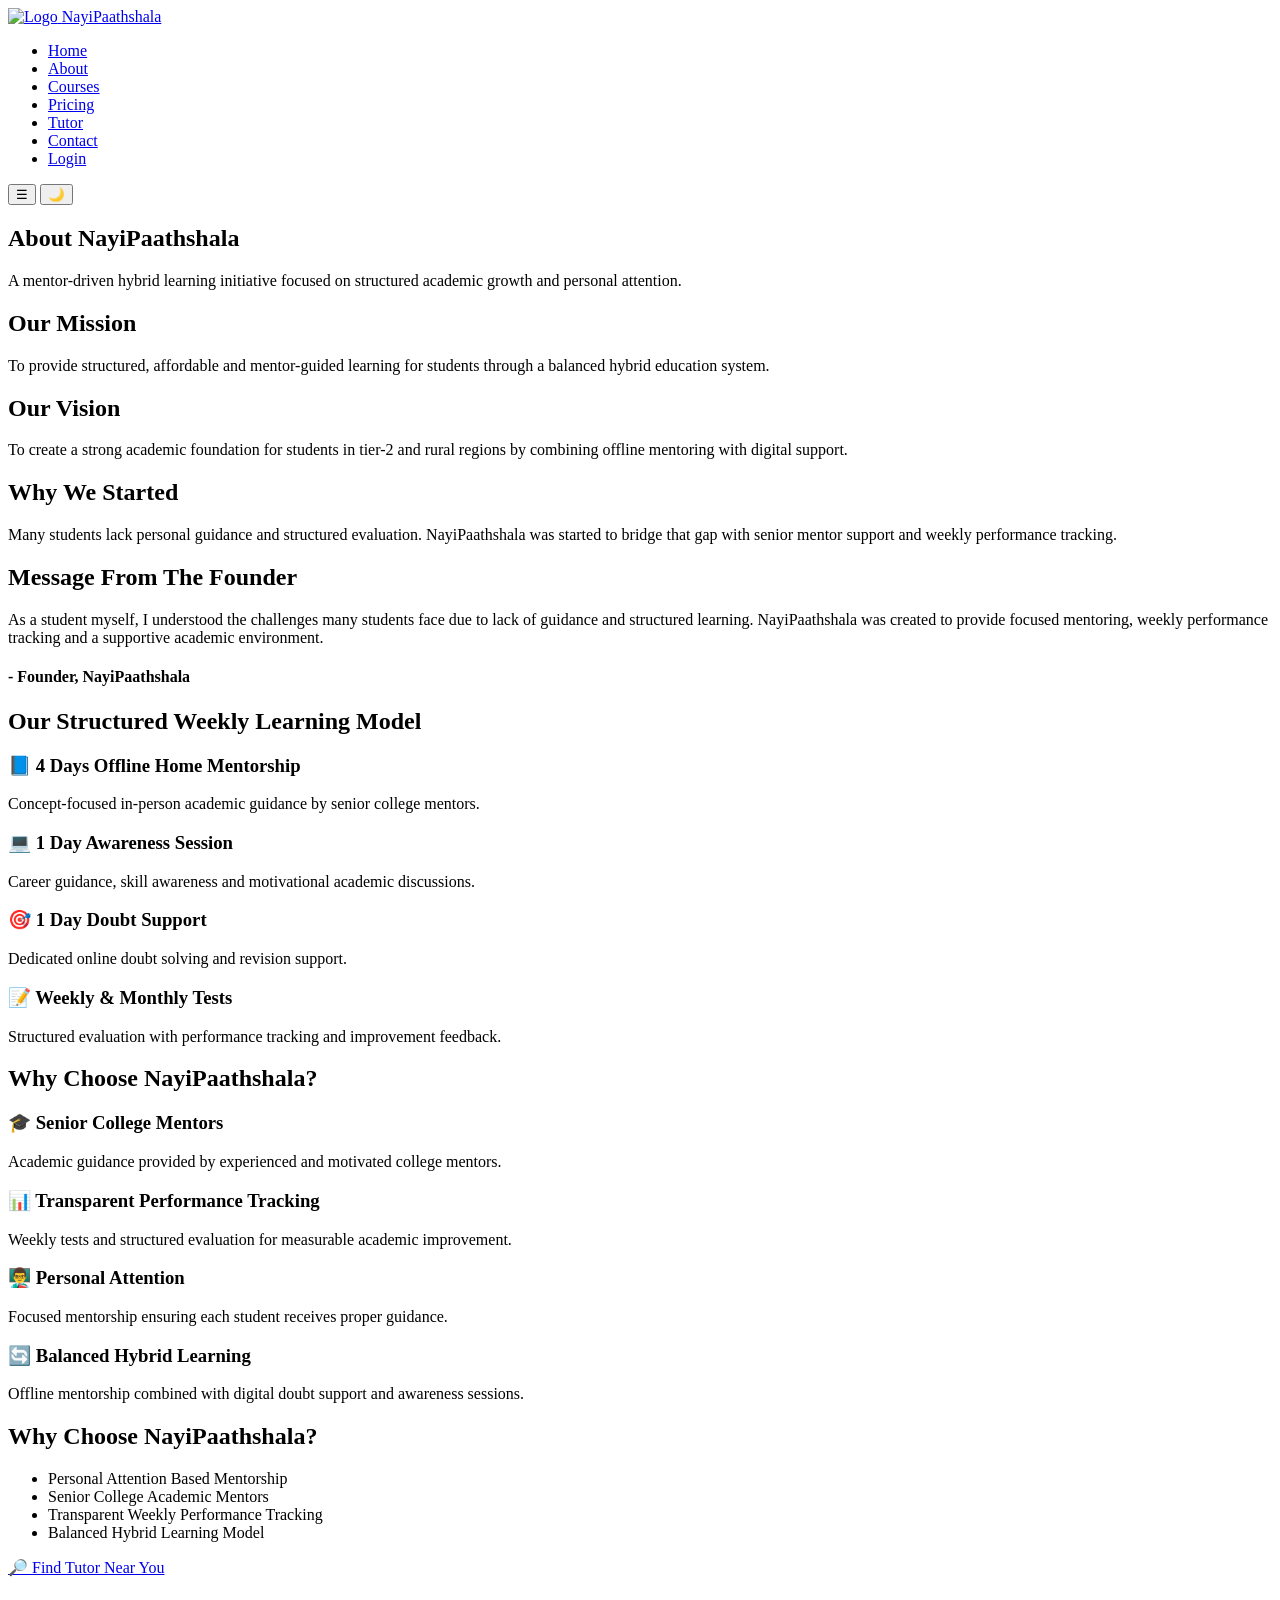
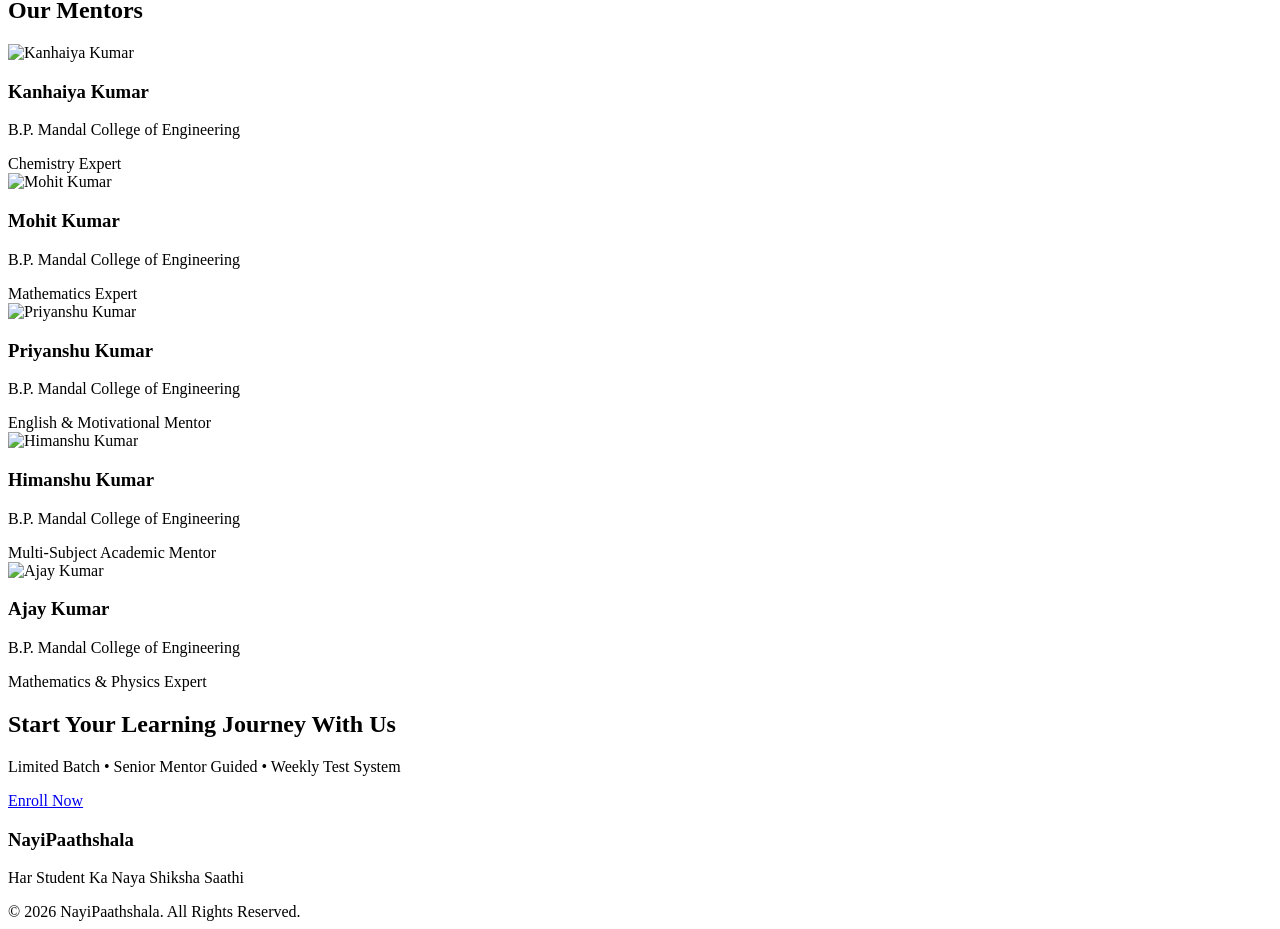
==== about.html @ 6f61c378 "Add files via upload" ====
<!DOCTYPE html>
<html lang="en">
<head>
    <meta charset="UTF-8">
    <title>About - NayiPaathshala</title>
    <meta name="viewport" content="width=device-width, initial-scale=1.0">
    <link rel="stylesheet" href="css/style.css">
</head>
<body>

   <nav class="navbar">
    <div class="logo">
        <a href="index.html" class="brand">
            <img src="image/logo.png" alt="Logo">
            <span>NayiPaathshala</span>
        </a>
    </div>

    <ul class="nav-links" id="navLinks">
        <li><a href="index.html" >Home</a></li>
        <li><a href="about.html" class="active">About</a></li>
        <li><a href="courses.html">Courses</a></li>
        <li><a href="pricing.html">Pricing</a></li>
        <li><a href="tutor.html">Tutor</a></li>
        <li><a href="contact.html">Contact</a></li>
        <li><a href="login.html">Login</a></li>
    </ul>

    <button class="menu-toggle" onclick="toggleMenu()">☰</button>
    <button id="themeToggle">🌙</button>
</nav>
    <!-- About Hero -->
    <section class="about-hero">
        <h1>About NayiPaathshala</h1>
        <p><p>
A mentor-driven hybrid learning initiative focused on 
structured academic growth and personal attention.
</p></p>
    </section>

    <!-- Mission -->
    <section class="about-section">
        <h2 class="section-title">Our Mission</h2>
        <p>
            To provide structured, affordable and mentor-guided learning 
            for students through a balanced hybrid education system.
        </p>
    </section>

    <!-- Vision -->
    <section class="about-section">
        <h2 class="section-title">Our Vision</h2>
        <p>
            To create a strong academic foundation for students in tier-2 
            and rural regions by combining offline mentoring with digital support.
        </p>
    </section>

    <!-- Why Started -->
    <section class="about-section">
        <h2 class="section-title">Why We Started</h2>
        <p>
            Many students lack personal guidance and structured evaluation. 
            NayiPaathshala was started to bridge that gap with senior mentor support 
            and weekly performance tracking.
        </p>
    </section>
    <section class="founder-section">
    <h2 class="section-title">Message From The Founder</h2>

    <div class="founder-box">
        <p>
            As a student myself, I understood the challenges many students face 
            due to lack of guidance and structured learning. 
            NayiPaathshala was created to provide focused mentoring, 
            weekly performance tracking and a supportive academic environment.
        </p>

        <h4>- Founder, NayiPaathshala</h4>
    </div>
</section>
<section class="model-section">
    <h2 class="section-title">Our Structured Weekly Learning Model</h2>

    <div class="model-container">

        <div class="model-card">
            <h3>📘 4 Days Offline Home Mentorship</h3>
            <p>
                Concept-focused in-person academic guidance 
                by senior college mentors.
            </p>
        </div>

        <div class="model-card">
            <h3>💻 1 Day Awareness Session</h3>
            <p>
                Career guidance, skill awareness and 
                motivational academic discussions.
            </p>
        </div>

        <div class="model-card">
            <h3>🎯 1 Day Doubt Support</h3>
            <p>
                Dedicated online doubt solving and revision support.
            </p>
        </div>

        <div class="model-card">
            <h3>📝 Weekly & Monthly Tests</h3>
            <p>
                Structured evaluation with performance tracking 
                and improvement feedback.
            </p>
        </div>

    </div>
</section>

<section class="why-section">
    <h2 class="section-title">Why Choose NayiPaathshala?</h2>

    <div class="why-container">

        <div class="why-card">
            <h3>🎓 Senior College Mentors</h3>
            <p>Academic guidance provided by experienced and motivated college mentors.</p>
        </div>

        <div class="why-card">
            <h3>📊 Transparent Performance Tracking</h3>
            <p>Weekly tests and structured evaluation for measurable academic improvement.</p>
        </div>

        <div class="why-card">
            <h3>👨‍🏫 Personal Attention</h3>
            <p>Focused mentorship ensuring each student receives proper guidance.</p>
        </div>

        <div class="why-card">
            <h3>🔄 Balanced Hybrid Learning</h3>
            <p>Offline mentorship combined with digital doubt support and awareness sessions.</p>
        </div>

    </div>
</section>
<section class="about-section">
    <h2 class="section-title">Why Choose NayiPaathshala?</h2>
    <ul class="why-list">
        <li>Personal Attention Based Mentorship</li>
        <li>Senior College Academic Mentors</li>
        <li>Transparent Weekly Performance Tracking</li>
        <li>Balanced Hybrid Learning Model</li>
    </ul>
</section>
<section class="find-tutor-section">
    <a href="search-tutor.html" class="primary-btn">
        🔎 Find Tutor Near You
    </a>
</section>

<section class="mentor-section">
    <h2 class="section-title">Our Mentors</h2>

    <div class="mentor-slider">

        <div class="mentor-card">
            <img src="image/kanhaiya.jpeg" alt="Kanhaiya Kumar">
            <h3>Kanhaiya Kumar</h3>
            <p>B.P. Mandal College of Engineering</p>
            <span>Chemistry Expert</span>
        </div>

        <div class="mentor-card">
            <img src="image/mohit.jpeg" alt="Mohit Kumar">
            <h3>Mohit Kumar</h3>
            <p>B.P. Mandal College of Engineering</p>
            <span>Mathematics Expert</span>
        </div>

        <div class="mentor-card">
            <img src="image/priyanshu.jpeg" alt="Priyanshu Kumar">
            <h3>Priyanshu Kumar</h3>
            <p>B.P. Mandal College of Engineering</p>
            <span>English & Motivational Mentor</span>
        </div>

        <div class="mentor-card">
            <img src="image/himanshu.jpeg" alt="Himanshu Kumar">
            <h3>Himanshu Kumar</h3>
            <p>B.P. Mandal College of Engineering</p>
            <span>Multi-Subject Academic Mentor</span>
        </div>

        <div class="mentor-card">
            <img src="image/ajay.jpeg" alt="Ajay Kumar">
            <h3>Ajay Kumar</h3>
            <p>B.P. Mandal College of Engineering</p>
            <span>Mathematics & Physics Expert</span>
        </div>

    </div>
</section>

<section class="cta-dark">
    <div class="cta-dark-content">
        <h2>Start Your Learning Journey With Us</h2>
        <p>Limited Batch • Senior Mentor Guided • Weekly Test System</p>
        <a href="contact.html" class="primary-btn">Enroll Now</a>
    </div>
</section>

    <!-- Footer same as home -->
    <footer class="footer">
        <div class="footer-container">
            <div>
                <h3>NayiPaathshala</h3>
                <p>Har Student Ka Naya Shiksha Saathi</p>
            </div>
        </div>

        <div class="footer-bottom">
            © 2026 NayiPaathshala. All Rights Reserved.
        </div>
    </footer>

<script src="js/script.js"></script>
</body>
</html>
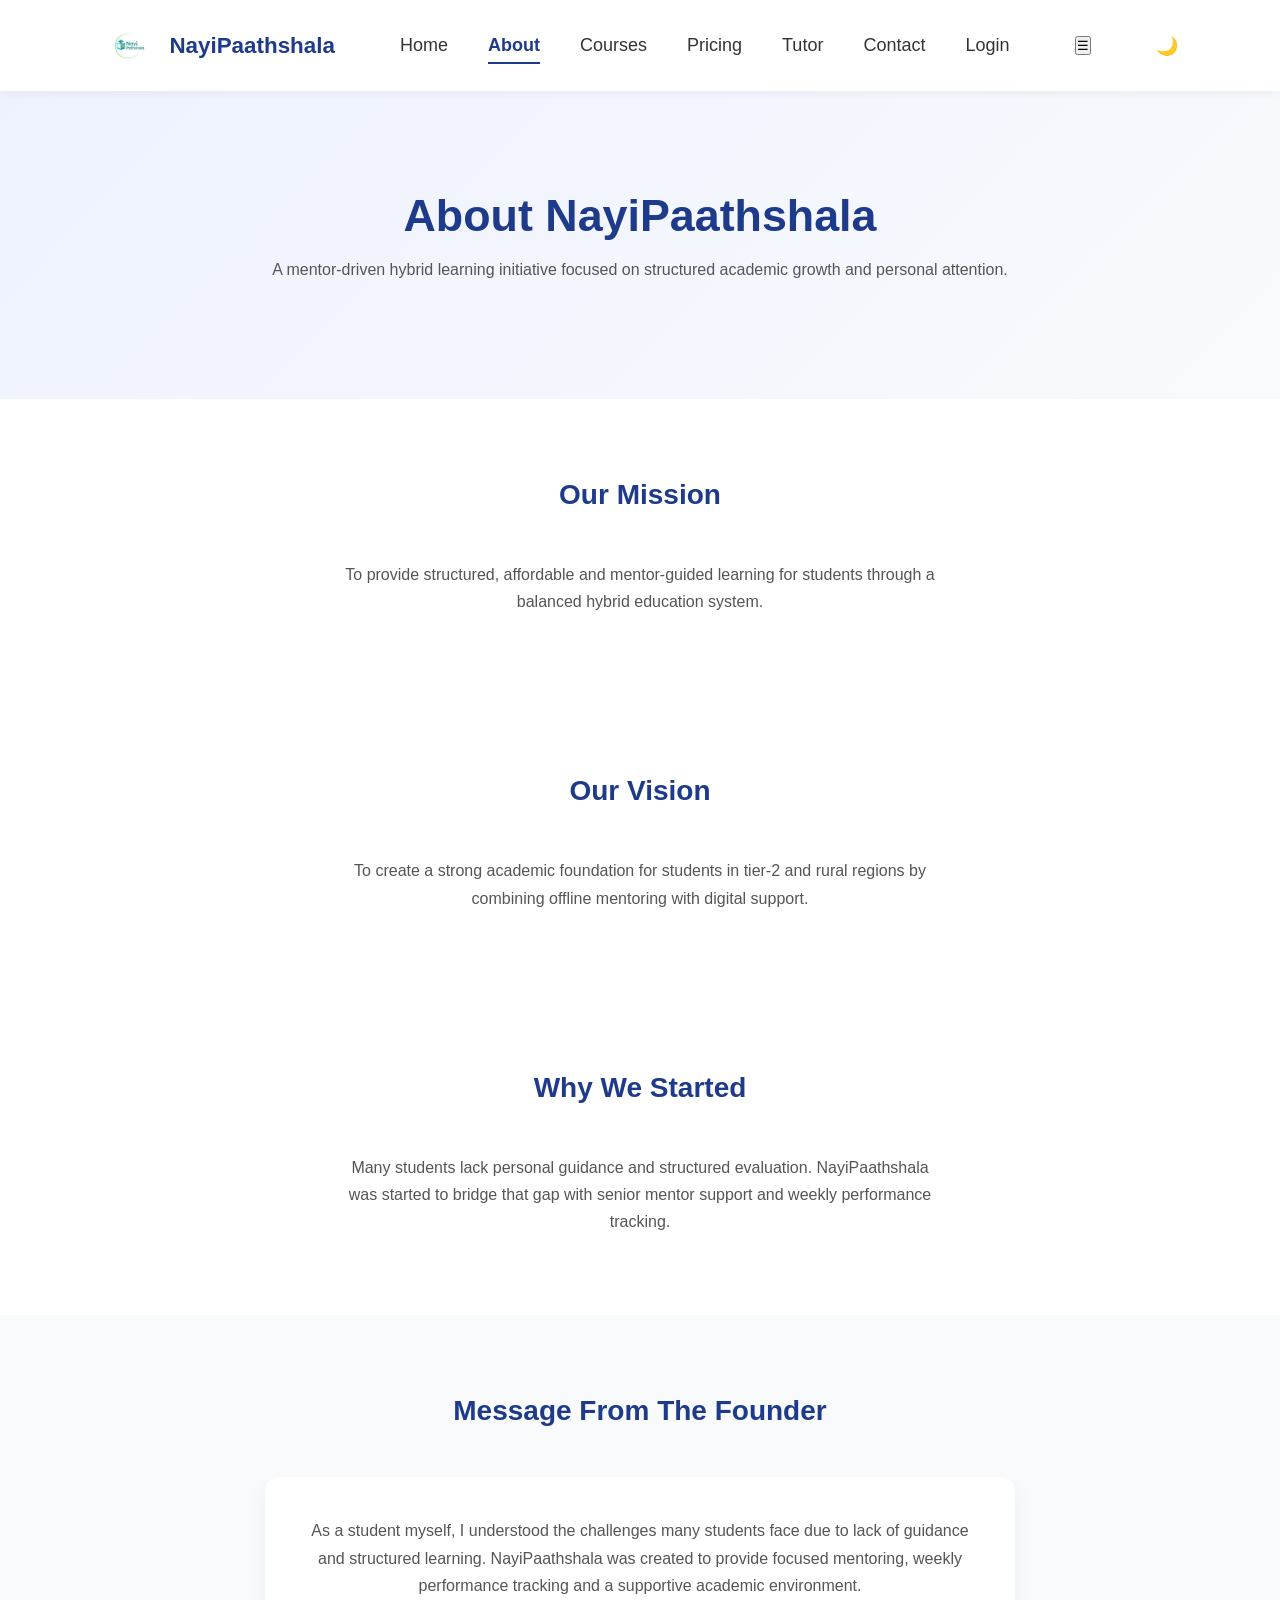
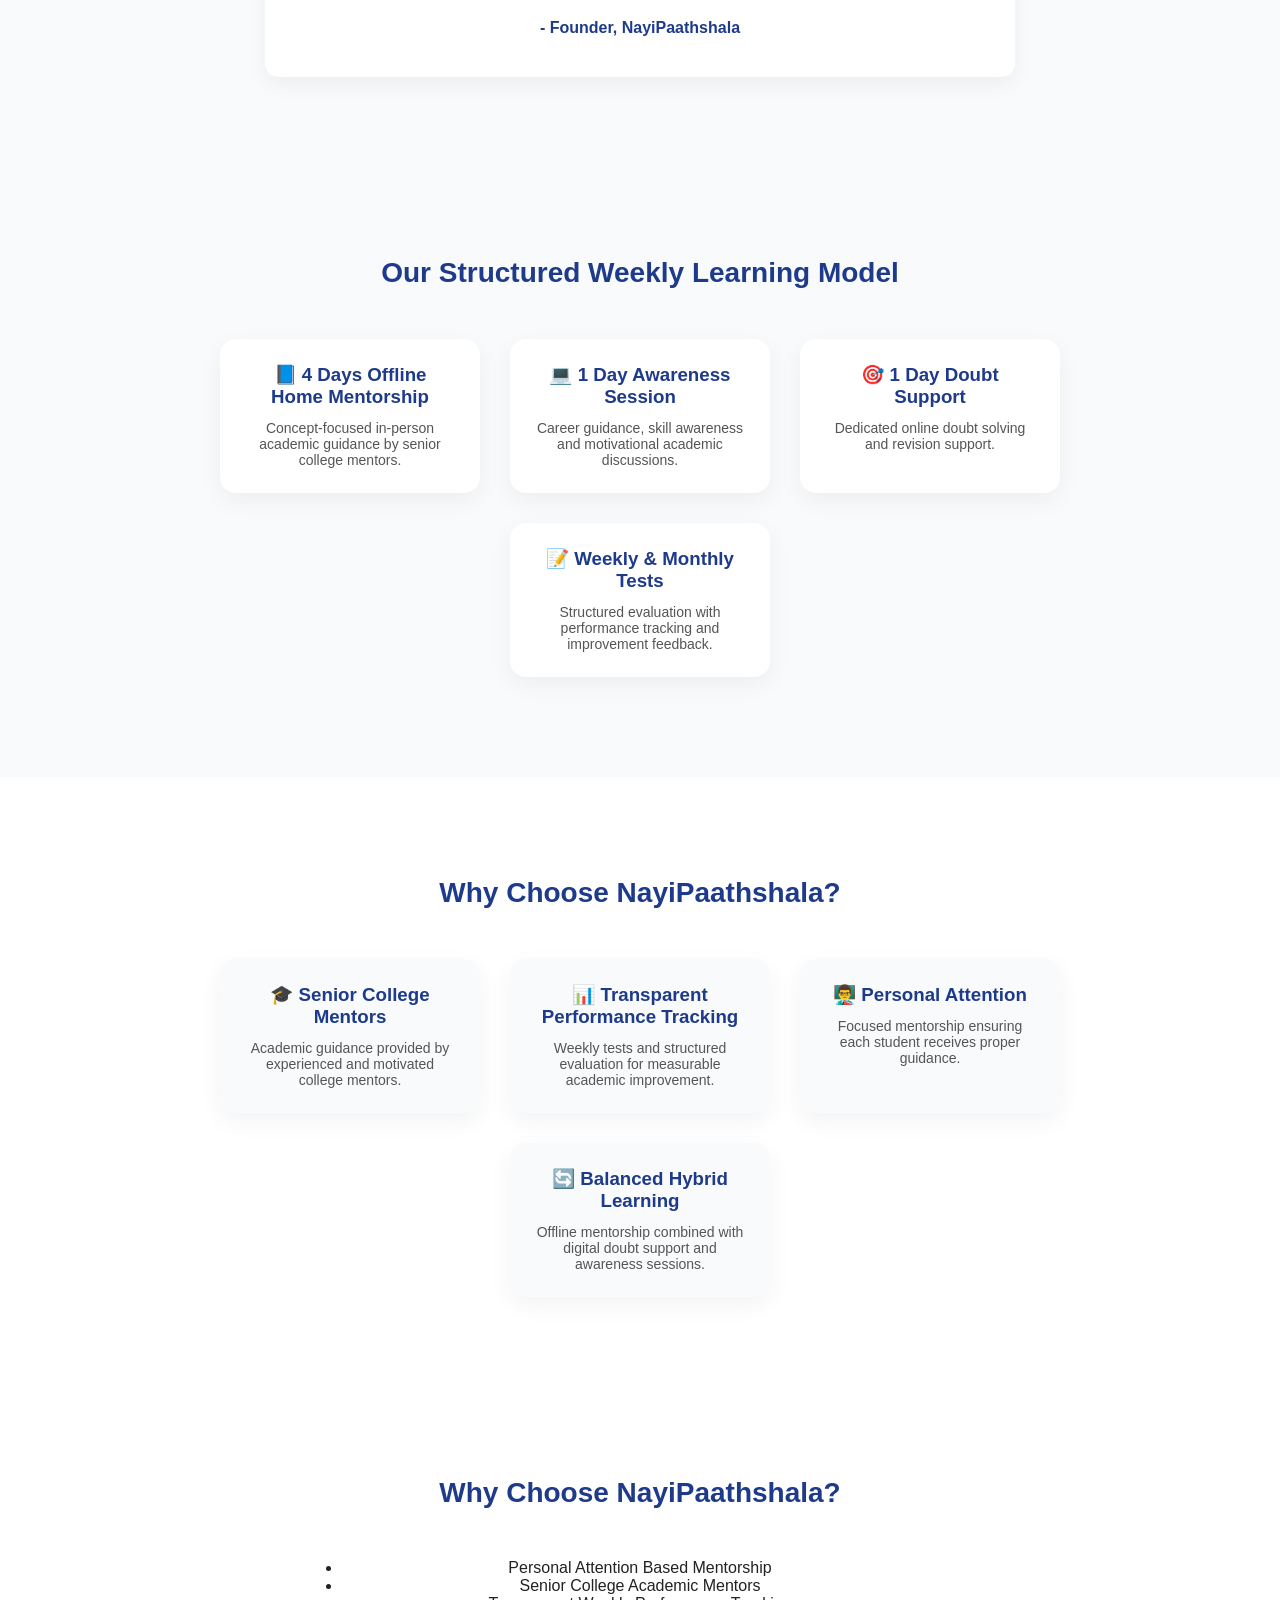
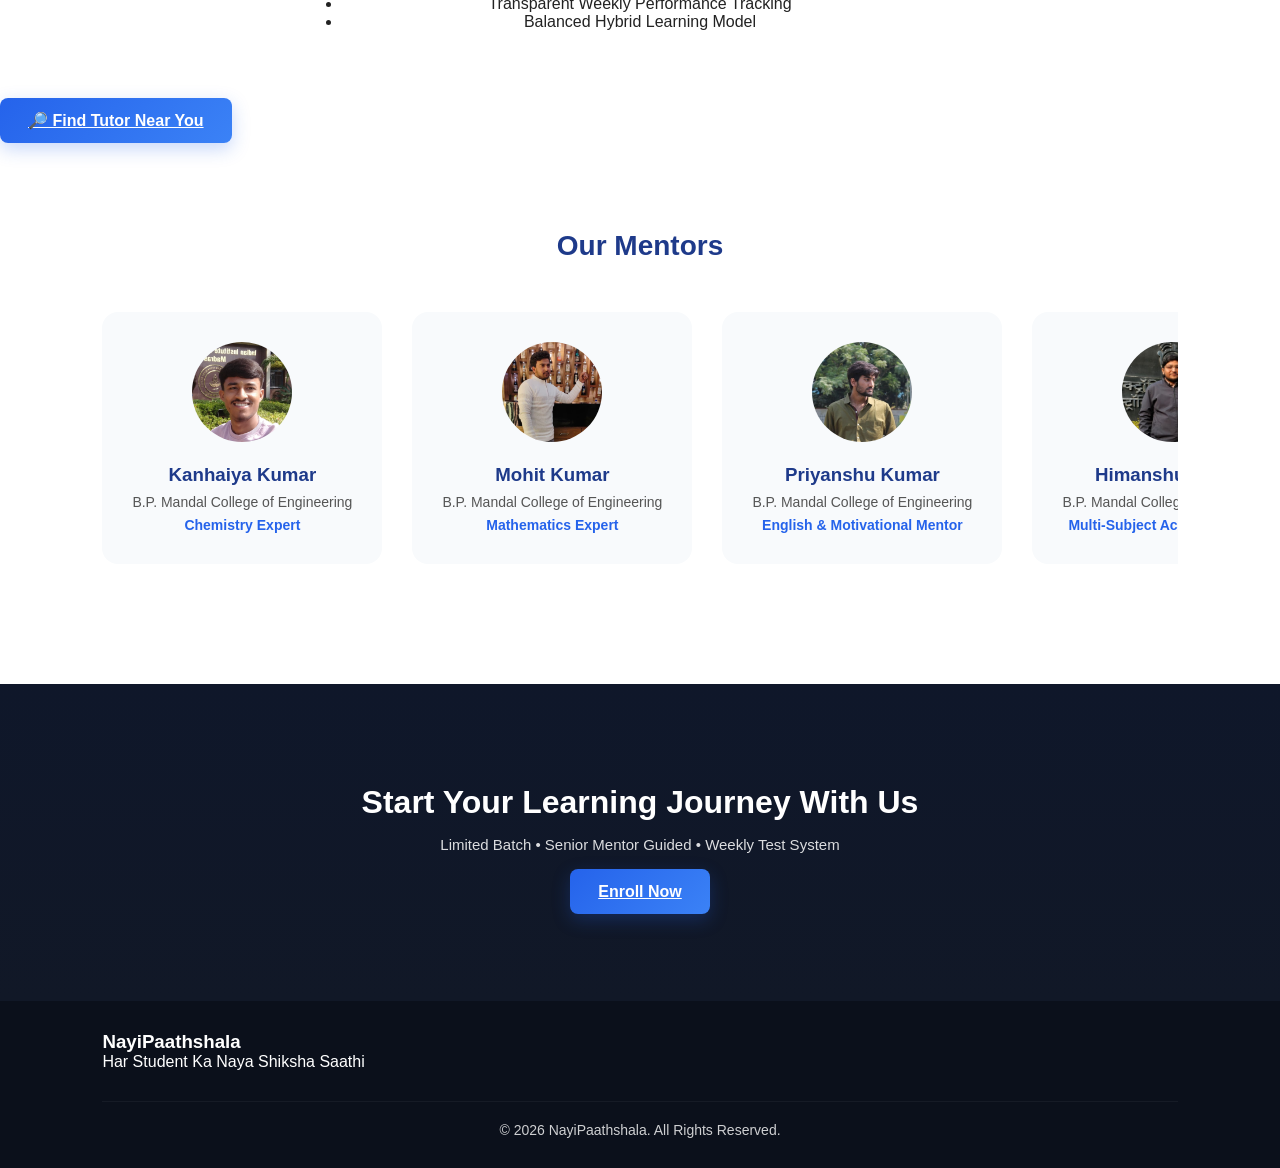
==== commit 5ab0e15c: "Update about.html" ====
--- a/about.html
+++ b/about.html
@@ -4,14 +4,14 @@
     <meta charset="UTF-8">
     <title>About - NayiPaathshala</title>
     <meta name="viewport" content="width=device-width, initial-scale=1.0">
-    <link rel="stylesheet" href="css/style.css">
+    <link rel="stylesheet" href="style.css">
 </head>
 <body>
 
    <nav class="navbar">
     <div class="logo">
         <a href="index.html" class="brand">
-            <img src="image/logo.png" alt="Logo">
+            <img src="logo.png" alt="Logo">
             <span>NayiPaathshala</span>
         </a>
     </div>
@@ -166,35 +166,35 @@
     <div class="mentor-slider">
 
         <div class="mentor-card">
-            <img src="image/kanhaiya.jpeg" alt="Kanhaiya Kumar">
+            <img src="kanhaiya.jpeg" alt="Kanhaiya Kumar">
             <h3>Kanhaiya Kumar</h3>
             <p>B.P. Mandal College of Engineering</p>
             <span>Chemistry Expert</span>
         </div>
 
         <div class="mentor-card">
-            <img src="image/mohit.jpeg" alt="Mohit Kumar">
+            <img src="mohit.jpeg" alt="Mohit Kumar">
             <h3>Mohit Kumar</h3>
             <p>B.P. Mandal College of Engineering</p>
             <span>Mathematics Expert</span>
         </div>
 
         <div class="mentor-card">
-            <img src="image/priyanshu.jpeg" alt="Priyanshu Kumar">
+            <img src="priyanshu.jpeg" alt="Priyanshu Kumar">
             <h3>Priyanshu Kumar</h3>
             <p>B.P. Mandal College of Engineering</p>
             <span>English & Motivational Mentor</span>
         </div>
 
         <div class="mentor-card">
-            <img src="image/himanshu.jpeg" alt="Himanshu Kumar">
+            <img src="himanshu.jpeg" alt="Himanshu Kumar">
             <h3>Himanshu Kumar</h3>
             <p>B.P. Mandal College of Engineering</p>
             <span>Multi-Subject Academic Mentor</span>
         </div>
 
         <div class="mentor-card">
-            <img src="image/ajay.jpeg" alt="Ajay Kumar">
+            <img src="ajay.jpeg" alt="Ajay Kumar">
             <h3>Ajay Kumar</h3>
             <p>B.P. Mandal College of Engineering</p>
             <span>Mathematics & Physics Expert</span>
@@ -225,6 +225,6 @@
         </div>
     </footer>
 
-<script src="js/script.js"></script>
+<script src="script.js"></script>
 </body>
-</html>+</html>
--- a/style.css
+++ b/style.css
@@ -0,0 +1,2864 @@
+/* ================= GLOBAL RESET ================= */
+
+* {
+    margin: 0;
+    padding: 0;
+    box-sizing: border-box;
+    font-family: Arial, sans-serif;
+}
+
+body {
+    background: #ffffff;
+    color: #222;
+    transition: background 0.4s ease, color 0.4s ease;
+}
+
+/* ================= NAVBAR ================= */
+
+.navbar {
+    position: fixed;
+    top: 0;
+    left: 0;
+    width: 100%;
+    display: flex;
+    justify-content: space-between;
+    align-items: center;
+    padding: 18px 8%;
+    background: white;
+    box-shadow: 0 2px 10px rgba(0,0,0,0.05);
+    z-index: 1000;
+    transition: all 0.3s ease;
+}
+
+.navbar.scrolled {
+    padding: 12px 8%;
+    box-shadow: 0 6px 25px rgba(0,0,0,0.1);
+}
+
+/* Brand */
+
+.brand {
+    display: flex;
+    align-items: center;
+    text-decoration: none;
+    gap: 12px;
+}
+
+.brand img {
+    height: 55px;
+}
+
+.brand span {
+    font-size: 1.4rem;
+    font-weight: 700;
+    color: #1e3a8a;
+    transition: 0.3s ease;
+}
+
+.brand:hover span {
+    transform: scale(1.05);
+}
+
+/* Nav Links */
+
+.nav-links {
+    list-style: none;
+    display: flex;
+    gap: 40px;
+}
+
+.nav-links a {
+    position: relative;
+    text-decoration: none;
+    color: #333;
+    font-size: 18px;
+    padding: 5px 0;
+    transition: color 0.3s ease;
+}
+
+.nav-links a::after {
+    content: "";
+    position: absolute;
+    left: 0;
+    bottom: -4px;
+    width: 0%;
+    height: 2px;
+    background: #1e3a8a;
+    transition: width 0.3s ease;
+}
+
+.nav-links a:hover::after,
+.nav-links a.active::after {
+    width: 100%;
+}
+
+.nav-links a.active {
+    font-weight: 600;
+    color: #1e3a8a;
+}
+
+#themeToggle {
+    border: none;
+    background: none;
+    font-size: 18px;
+    cursor: pointer;
+}
+
+/* ================= HERO ================= */
+
+/* ================= HERO SPLIT ================= */
+
+.hero-badge {
+    display: inline-block;
+    margin-bottom: 20px;
+    padding: 8px 18px;
+    background: #e0e7ff;
+    color: #1e3a8a;
+    border-radius: 20px;
+    font-size: 14px;
+    font-weight: 500;
+}
+
+body.dark-mode .hero-badge {
+    background: #1e293b;
+    color: #60a5fa;
+}
+
+.hero {
+    margin-top: 90px;
+    min-height: 100vh;
+    display: flex;
+    align-items: center;
+    padding: 0 8%;
+    background: linear-gradient(to right, #f8fafc, #e2e8f0);
+}
+
+.hero-content {
+    display: flex;
+    align-items: center;
+    justify-content: space-between;
+    width: 100%;
+    gap: 40px;
+}
+
+.hero-text {
+    flex: 1;
+    animation: slideLeft 1s ease forwards;
+}
+
+.hero-text h1 {
+    font-size: 2.8rem;
+    color: #1e3a8a;
+}
+
+.hero-text p {
+    margin: 20px 0;
+    font-size: 1.2rem;
+    color: #555;
+}
+
+.hero-image {
+    flex: 1;
+    text-align: center;
+    animation: slideRight 1s ease forwards;
+}
+
+.hero-image img {
+    width: 320px;
+    height: 320px;
+    object-fit: cover;
+    border-radius: 50%;
+    border: 6px solid rgba(37, 99, 235, 0.2);
+}
+
+/* ================= HERO PREMIUM ================= */
+
+.hero {
+    margin-top: 90px;
+    padding: 80px 8%;
+    background: linear-gradient(to right, #eef2ff, #f8fafc);
+}
+
+.hero-container {
+    display: flex;
+    align-items: center;
+    justify-content: space-between;
+    gap: 40px;
+}
+
+/* LEFT */
+.hero-left {
+    flex: 1;
+}
+
+.hero-left h1 {
+    font-size: 2.8rem;
+    color: #1e3a8a;
+}
+
+.hero-left p {
+    margin: 20px 0;
+    font-size: 1.2rem;
+    color: #555;
+}
+
+/* RIGHT IMAGE */
+/* ================= HERO RIGHT TWO CIRCLES ================= */
+
+    .hero-right {
+    flex: 1;
+    position: relative;
+    height: 500px;
+}
+
+/* Common style */
+.circle-img {
+    width: 260px;
+    height: 260px;
+    border-radius: 50%;
+    overflow: hidden;
+    position: absolute;
+    box-shadow: 0 20px 40px rgba(0,0,0,0.12);
+}
+
+.circle-img img {
+    width: 100%;
+    height: 100%;
+    object-fit: cover;
+}
+
+/* TOP (Offline) */
+.circle-img.online {
+    top: 40px;
+    right: 20px;
+    z-index: 2;
+}
+
+/* BOTTOM (Online) */
+.circle-img.offline {
+    bottom: 20px;
+    right: 120px;
+    z-index: 1;
+}
+
+.circle-img.offline {
+    transform: scale(0.92);
+    opacity: 0.95;
+}
+/* Floating Animation */
+@keyframes floatHero {
+    0% { transform: translateY(0px); }
+    50% { transform: translateY(-12px); }
+    100% { transform: translateY(0px); }
+}
+/* Floating Animation */
+@keyframes float {
+    0% { transform: translateY(0px); }
+    50% { transform: translateY(-12px); }
+    100% { transform: translateY(0px); }
+}
+
+/* Floating animation */
+@keyframes float {
+    0% { transform: translateY(0px); }
+    50% { transform: translateY(-12px); }
+    100% { transform: translateY(0px); }
+}
+/* Animations */
+
+@keyframes slideLeft {
+    from { opacity: 0; transform: translateX(-50px); }
+    to { opacity: 1; transform: translateX(0); }
+}
+
+@keyframes slideRight {
+    from { opacity: 0; transform: translateX(50px); }
+    to { opacity: 1; transform: translateX(0); }
+}
+
+
+/* ================= PROBLEM SECTION ================= */
+
+.problem-section {
+    padding: 90px 8%;
+    background: #f8fafc;
+    text-align: center;
+}
+
+.section-title {
+    font-size: 2rem;
+    margin-bottom: 50px;
+    color: #1e3a8a;
+}
+
+.problem-cards {
+    display: flex;
+    flex-wrap: wrap;
+    gap: 30px;
+    justify-content: center;
+}
+
+.card {
+    background: white;
+    padding: 30px;
+    border-radius: 12px;
+    width: 280px;
+    box-shadow: 0 10px 25px rgba(0,0,0,0.05);
+    transition: 0.3s ease;
+}
+
+.card:hover {
+    transform: translateY(-6px);
+}
+
+.card h3 {
+    margin-bottom: 15px;
+    color: #1e3a8a;
+}
+
+.card p {
+    color: #555;
+}
+
+/* ================= SOLUTION SECTION (Dynamic) ================= */
+
+.solution-section {
+    padding: 100px 8%;
+    text-align: center;
+    background: linear-gradient(-45deg, #f8fafc, #e2e8f0, #f1f5f9, #ffffff);
+    background-size: 400% 400%;
+    animation: gradientMove 12s ease infinite;
+}
+
+@keyframes gradientMove {
+    0% { background-position: 0% 50%; }
+    50% { background-position: 100% 50%; }
+    100% { background-position: 0% 50%; }
+}
+
+.solution-cards {
+    display: flex;
+    flex-wrap: wrap;
+    gap: 30px;
+    justify-content: center;
+}
+
+.solution-card {
+    backdrop-filter: blur(10px);
+    background: rgba(255, 255, 255, 0.6);
+    padding: 35px 25px;
+    border-radius: 16px;
+    width: 300px;
+    box-shadow: 0 15px 35px rgba(0,0,0,0.05);
+    transition: all 0.6s ease;
+    text-align: left;
+
+    opacity: 0;
+    transform: translateY(40px);
+}
+
+.solution-card.show {
+    opacity: 1;
+    transform: translateY(0);
+}
+
+.solution-card:hover {
+    transform: translateY(-10px) scale(1.03);
+    box-shadow: 0 20px 40px rgba(0,0,0,0.1);
+}
+
+/* ================= DARK MODE ================= */
+
+body.dark-mode {
+    background: #0f172a;
+    color: #cbd5e1;
+}
+
+body.dark-mode .navbar {
+    background: #1e293b;
+}
+
+body.dark-mode .brand span {
+    color: #60a5fa;
+}
+
+body.dark-mode .nav-links a {
+    color: #cbd5e1;
+}
+
+body.dark-mode .nav-links a::after {
+    background: #60a5fa;
+}
+
+body.dark-mode .hero {
+    background: #0f172a;
+}
+
+body.dark-mode .hero h1 {
+    color: #60a5fa;
+}
+
+body.dark-mode .hero p {
+    color: #94a3b8;
+}
+
+body.dark-mode .problem-section {
+    background: #111827;
+}
+
+body.dark-mode .card {
+    background: #1e293b;
+}
+
+body.dark-mode .card p {
+    color: #cbd5e1;
+}
+
+body.dark-mode .solution-section {
+    background: linear-gradient(-45deg, #0f172a, #111827, #1e293b, #0f172a);
+    background-size: 400% 400%;
+}
+
+body.dark-mode .solution-card {
+    background: rgba(30, 41, 59, 0.6);
+    box-shadow: 0 20px 40px rgba(0,0,0,0.5);
+}
+body.dark-mode .hero {
+    background: linear-gradient(to right, #0f172a, #111827);
+}
+
+body.dark-mode .hero-text h1 {
+    color: #60a5fa;
+}
+
+body.dark-mode .hero-text p {
+    color: #94a3b8;
+}
+body.dark-mode .hero {
+    background: linear-gradient(to right, #0f172a, #111827);
+}
+
+body.dark-mode .hero-left h1 {
+    color: #60a5fa;
+}
+
+body.dark-mode .hero-left p {
+    color: #94a3b8;
+}
+body.dark-mode .hero-right::before {
+    background: radial-gradient(circle, rgba(96,165,250,0.2) 0%, transparent 70%);
+
+}
+body.dark-mode .circle-img {
+    box-shadow: 0 20px 40px rgba(96,165,250,0.3);
+}
+
+/* ================= DARK MODE CTA ================= */
+
+body.dark-mode .cta-section {
+    background: #1e293b;   /* medium dark slate */
+    color: #e2e8f0;
+}
+
+/* ================= DARK MODE FOOTER ================= */
+
+body.dark-mode .footer {
+    background: #0f172a;   /* deep navy */
+    color: #cbd5e1;
+}
+
+body.dark-mode .footer-links a {
+    color: #cbd5e1;
+    opacity: 0.8;
+}
+
+body.dark-mode .footer-links a:hover {
+    opacity: 1;
+}
+
+body.dark-mode .footer-bottom {
+    opacity: 0.6;
+}
+body.dark-mode .cta-section {
+    border-bottom: 1px solid rgba(255,255,255,0.05);
+}
+
+/* ================= RESPONSIVE ================= */
+
+@media (max-width: 768px) {
+
+    .nav-links {
+        display: none;
+    }
+
+    .hero {
+        height: 90vh;
+    }
+
+    .hero h1 {
+        font-size: 2rem;
+    }
+
+    .solution-card {
+        width: 100%;
+    }
+
+    .card {
+        width: 100%;
+    }
+}
+@media (max-width: 768px) {
+
+    .hero-content {
+        flex-direction: column;
+        text-align: center;
+    }
+
+    .hero-text h1 {
+        font-size: 2rem;
+    }
+
+}
+@media (max-width: 768px) {
+
+    .hero-content {
+        flex-direction: column;
+        text-align: center;
+    }
+
+    .hero-text h1 {
+        font-size: 2rem;
+    }
+
+}
+
+
+
+
+/* ================= BUTTON COMPONENT ================= */
+/* ================= BUTTON COMPONENT ================= */
+
+.primary-btn {
+    padding: 14px 28px;
+    font-size: 16px;
+    font-weight: 600;
+    border-radius: 8px;
+    border: none;
+    cursor: pointer;
+    background: linear-gradient(135deg, #2563eb, #3b82f6);
+    color: #ffffff;
+    transition: all 0.3s ease;
+    box-shadow: 0 6px 18px rgba(37, 99, 235, 0.25);
+}
+
+.primary-btn:hover {
+    transform: translateY(-3px);
+    box-shadow: 0 10px 25px rgba(37, 99, 235, 0.35);
+}
+
+/* Dark Mode */
+body.dark-mode .primary-btn {
+    background: linear-gradient(135deg, #3b82f6, #60a5fa);
+    box-shadow: 0 6px 18px rgba(96, 165, 250, 0.35);
+}
+
+body.dark-mode .primary-btn:hover {
+    box-shadow: 0 10px 25px rgba(96, 165, 250, 0.5);
+}
+
+
+
+@media (max-width: 768px) {
+
+    .hero-right {
+        height: auto;
+        margin-top: 40px;
+    }
+
+    .circle-img {
+        position: relative;
+        margin: 20px;
+    }
+
+}
+
+
+/* ================= CTA SECTION ================= */
+
+
+    /* ================= PREMIUM CTA ================= */
+
+.cta-section {
+    padding: 30px 8%;
+    text-align: center;
+    background: #0f172a;   /* solid deep blue */
+    color: white;
+}
+
+.cta-section h2 {
+    font-size: 2.2rem;
+    margin-bottom: 20px;
+}
+
+.cta-section p {
+    margin-bottom: 30px;
+    opacity: 0.9;
+}
+ .cta-section {
+    border-bottom: 1px solid rgba(255,255,255,0.08);
+}
+
+/* ================= TRUST CLARITY SECTION ================= */
+
+.clarity-section {
+    padding: 100px 8%;
+    background: #f8fafc;
+    text-align: center;
+}
+
+.clarity-box {
+    max-width: 750px;
+    margin: 0 auto;
+    background: white;
+    padding: 40px;
+    border-radius: 14px;
+    box-shadow: 0 10px 30px rgba(0,0,0,0.05);
+}
+
+.clarity-box p {
+    margin-bottom: 20px;
+    font-size: 1.05rem;
+    color: #555;
+}
+
+/* Dark Mode */
+body.dark-mode .clarity-section {
+    background: #111827;
+}
+
+body.dark-mode .clarity-box {
+    background: #1e293b;
+}
+
+body.dark-mode .clarity-box p {
+    color: #cbd5e1;
+}
+
+/* ================= FOOTER ================= */
+/* ================= PREMIUM FOOTER ================= */
+
+.footer {
+    background: #0b101b;   /* darker than CTA */
+    color: white;
+    padding: 30px 8% 30px;
+}
+
+.footer-container {
+    display: flex;
+    justify-content: space-between;
+    flex-wrap: wrap;
+    gap: 30px;
+}
+
+.footer-brand h3 {
+    margin-bottom: 10px;
+}
+
+.footer-links {
+    display: flex;
+    flex-direction: column;
+    gap: 10px;
+}
+
+.footer-links a {
+    color: white;
+    text-decoration: none;
+    opacity: 0.9;
+}
+
+.footer-links a:hover {
+    opacity: 1;
+}
+
+.footer-contact p {
+    margin-bottom: 8px;
+}
+
+.footer-bottom {
+    text-align: center;
+    margin-top: 40px;
+    opacity: 0.8;
+    font-size: 14px;
+}
+/* Footer link hover animation */
+
+.footer-links a {
+    position: relative;
+    display: inline-block;
+    transition: all 0.3s ease;
+}
+
+.footer-links a:hover {
+    transform: translateX(4px);
+}
+/* Animated underline */
+
+.footer-links a::after {
+    content: "";
+    position: absolute;
+    left: 0;
+    bottom: -3px;
+    width: 0%;
+    height: 2px;
+    background: #60a5fa;
+    transition: width 0.3s ease;
+}
+
+.footer-links a:hover::after {
+    width: 100%;
+}
+
+/* Dark Mode */
+body.dark-mode .footer {
+    background: #0f172a;
+}
+
+/* ================= DARK MODE FOOTER FINAL ================= */
+
+body.dark-mode .footer {
+    background: #0f172a;  /* Deep navy */
+    color: #e2e8f0;
+}
+
+body.dark-mode .footer-brand h3 {
+    color: #ffffff;
+}
+
+body.dark-mode .footer-links a {
+    color: #cbd5e1;
+    transition: 0.3s ease;
+}
+
+body.dark-mode .footer-links a:hover {
+    color: #60a5fa;   /* soft blue hover */
+}
+
+body.dark-mode .footer-contact p {
+    color: #cbd5e1;
+}
+
+body.dark-mode .footer-bottom {
+    border-top: 1px solid rgba(255,255,255,0.08);
+    padding-top: 20px;
+    margin-top: 30px;
+    color: #94a3b8;
+}
+/* ================= FOOTER SOCIAL ================= */
+
+.footer-social {
+    margin-top: 15px;
+    display: flex;
+    gap: 15px;
+}
+
+.footer-social a {
+    width: 38px;
+    height: 38px;
+    display: flex;
+    align-items: center;
+    justify-content: center;
+    background: rgba(255,255,255,0.1);
+    border-radius: 50%;
+    color: white;
+    transition: 0.3s ease;
+    font-size: 16px;
+}
+
+.footer-social a:hover {
+    background: #60a5fa;
+    transform: translateY(-4px);
+}
+/* Footer bottom separator - Light Mode */
+
+.footer-bottom {
+    border-top: 1px solid rgba(255,255,255,0.06);
+    padding-top: 20px;
+    margin-top: 30px;
+}
+
+/* Dark mode tweak */
+body.dark-mode .footer-social a {
+    background: rgba(255,255,255,0.08);
+}
+
+body.dark-mode .footer-social a:hover {
+    background: #3b82f6;
+}
+
+/* ================= ABOUT PAGE ================= */
+
+.about-hero {
+    margin-top: 90px;
+    padding: 100px 8%;
+    text-align: center;
+    background: linear-gradient(135deg, #eef2ff, #f8fafc);
+}
+
+.about-hero h1 {
+    font-size: 2.8rem;
+    color: #1e3a8a;
+}
+
+.about-hero p {
+    margin-top: 20px;
+    color: #555;
+}
+
+.about-section {
+    padding: 80px 8%;
+    text-align: center;
+    max-width: 800px;
+    margin: 0 auto;
+}
+
+.about-section p {
+    margin-top: 20px;
+    color: #555;
+    line-height: 1.7;
+}
+
+/* Dark Mode */
+body.dark-mode .about-hero {
+    background: linear-gradient(135deg, #0f172a, #111827);
+}
+
+body.dark-mode .about-hero h1 {
+    color: #60a5fa;
+}
+
+body.dark-mode .about-section p {
+    color: #cbd5e1;
+}
+
+/* ================= FOUNDER SECTION ================= */
+
+.founder-section {
+    padding: 80px 8%;
+    text-align: center;
+    background: #f8fafc;
+}
+
+.founder-box {
+    max-width: 750px;
+    margin: 40px auto 0;
+    background: white;
+    padding: 40px;
+    border-radius: 14px;
+    box-shadow: 0 8px 20px rgba(0,0,0,0.05);
+}
+
+.founder-box p {
+    line-height: 1.7;
+    color: #555;
+    margin-bottom: 20px;
+}
+
+.founder-box h4 {
+    color: #1e3a8a;
+    font-weight: 600;
+}
+
+/* Dark Mode */
+body.dark-mode .founder-section {
+    background: #111827;
+}
+
+body.dark-mode .founder-box {
+    background: #1e293b;
+}
+
+body.dark-mode .founder-box p {
+    color: #cbd5e1;
+}
+
+body.dark-mode .founder-box h4 {
+    color: #60a5fa;
+}
+
+/* ================= MENTOR SECTION ================= */
+
+.mentor-section {
+    padding: 100px 8%;
+    text-align: center;
+    background: #ffffff;
+}
+
+/* ================= MENTOR COLUMN LAYOUT ================= */
+
+/* ================= MENTOR SECTION ================= */
+
+.mentor-section {
+    padding: 100px 8%;
+    background: #ffffff;
+    text-align: center;
+}
+
+/* ===== Slider Container ===== */
+
+.mentor-slider {
+    display: flex;
+    gap: 30px;
+    margin-top: 50px;
+    overflow-x: auto;
+    scroll-snap-type: x mandatory;
+    scroll-behavior: smooth;
+    padding-bottom: 20px;
+}
+
+/* Hide Scrollbar */
+.mentor-slider::-webkit-scrollbar {
+    display: none;
+}
+
+/* ===== Mentor Card ===== */
+
+.mentor-card {
+    flex: 0 0 280px;   /* Fixed width card */
+    background: #f8fafc;
+    padding: 30px;
+    border-radius: 16px;
+    text-align: center;
+    scroll-snap-align: center;
+    transition: 0.3s ease;
+}
+
+.mentor-card:hover {
+    transform: translateY(-6px);
+}
+
+.mentor-card img {
+    width: 100px;
+    height: 100px;
+    border-radius: 50%;
+    object-fit: cover;
+    margin-bottom: 18px;
+}
+
+.mentor-card h3 {
+    margin-bottom: 8px;
+    color: #1e3a8a;
+}
+
+.mentor-card p {
+    font-size: 14px;
+    color: #555;
+    margin-bottom: 6px;
+}
+
+.mentor-card span {
+    font-size: 14px;
+    font-weight: 600;
+    color: #2563eb;
+}
+
+/* ================= DARK MODE ================= */
+
+body.dark-mode .mentor-section {
+    background: #111827;
+}
+
+body.dark-mode .mentor-card {
+    background: #1e293b;
+}
+
+body.dark-mode .mentor-card h3 {
+    color: #60a5fa;
+}
+
+body.dark-mode .mentor-card p {
+    color: #cbd5e1;
+}
+
+body.dark-mode .mentor-card span {
+    color: #93c5fd;
+}
+/* ================= HOME MENTOR SLIDER ================= */
+
+.home-mentor-slider {
+    display: flex;
+    gap: 30px;
+    overflow-x: auto;
+    scroll-snap-type: x mandatory;
+    scroll-behavior: smooth;
+    padding-bottom: 20px;
+}
+
+.home-mentor-slider::-webkit-scrollbar {
+    display: none;
+}
+
+/* CARD LAYOUT */
+/* ================= HOME MENTOR SECTION ================= */
+
+.home-mentor-section {
+    padding: 80px 8%;
+    background: #ffffff;
+}
+
+.home-mentor-wrapper {
+    display: flex;
+    gap: 30px;
+    overflow-x: auto;
+    scroll-snap-type: x mandatory;
+    scroll-behavior: smooth;
+    padding-bottom: 20px;
+}
+
+/* Hide scrollbar */
+.home-mentor-wrapper::-webkit-scrollbar {
+    display: none;
+}
+.home-mentor-wrapper {
+    -ms-overflow-style: none;
+    scrollbar-width: none;
+}
+
+/* ================= MENTOR CARD ================= */
+
+/* ================= HOME MENTOR SECTION ================= */
+
+.home-mentors {
+    padding: 80px 8%;
+    background: #ffffff;
+}
+
+.section-title {
+    text-align: center;
+    font-size: 28px;
+    margin-bottom: 50px;
+    color: #1e3a8a;
+}
+
+/* Slider Wrapper */
+
+.home-mentor-slider {
+    display: flex;
+    gap: 30px;
+    overflow-x: auto;
+    scroll-snap-type: x mandatory;
+    scroll-behavior: smooth;
+}
+
+/* Hide scrollbar */
+
+.home-mentor-slider::-webkit-scrollbar {
+    display: none;
+}
+.home-mentor-slider {
+    -ms-overflow-style: none;
+    scrollbar-width: none;
+}
+
+/* ================= MENTOR CARD ================= */
+
+.home-mentor-card {
+    flex: 0 0 420px;
+    display: flex;
+    align-items: center;
+    gap: 25px;
+    background: #dde4e3ba;
+    padding: 30px;
+    border-radius: 18px;
+    scroll-snap-align: center;
+    transition: all 0.3s ease;
+    box-shadow: 0 8px 25px rgba(0,0,0,0.05);
+}
+
+.home-mentor-card:hover {
+    transform: translateY(-6px);
+    box-shadow: 0 15px 35px rgba(0,0,0,0.08);
+}
+
+/* IMAGE */
+
+.home-mentor-card img {
+    width: 110px;
+    height: 110px;
+    border-radius: 50%;
+    object-fit: cover;
+    border: 4px solid rgba(37,99,235,0.1);
+}
+
+/* DETAILS */
+
+.mentor-info {
+    display: flex;
+    flex-direction: column;
+    justify-content: center;
+}
+
+.mentor-info h3 {
+    margin-bottom: 6px;
+    font-size: 18px;
+    color: #1e3a8a;
+}
+
+.mentor-info p {
+    margin-bottom: 6px;
+    font-size: 14px;
+    color: #555;
+}
+
+.mentor-info span {
+    font-size: 14px;
+    font-weight: 600;
+    color: #2563eb;
+}
+
+/* ================= DARK MODE ================= */
+
+body.dark-mode .home-mentors {
+    background: #0f172a;
+}
+
+body.dark-mode .section-title {
+    color: #60a5fa;
+}
+
+body.dark-mode .home-mentor-card {
+    background: #1e293b;
+    box-shadow: 0 10px 30px rgba(0,0,0,0.4);
+}
+
+body.dark-mode .mentor-info h3 {
+    color: #60a5fa;
+}
+
+body.dark-mode .mentor-info p {
+    color: #cbd5e1;
+}
+
+body.dark-mode .mentor-info span {
+    color: #93c5fd;
+}
+
+/* ================= RESPONSIVE ================= */
+
+@media (max-width: 768px) {
+
+    .home-mentor-card {
+        flex: 0 0 300px;
+        flex-direction: column;
+        text-align: center;
+        padding: 20px;
+    }
+
+    .home-mentor-card img {
+        width: 90px;
+        height: 90px;
+    }
+
+    .mentor-info {
+        align-items: center;
+    }
+}
+
+/* ================= WEEKLY MODEL SECTION ================= */
+
+.model-section {
+    padding: 100px 8%;
+    background: #f8fafc;
+    text-align: center;
+}
+
+.model-container {
+    display: flex;
+    flex-wrap: wrap;
+    gap: 30px;
+    justify-content: center;
+    margin-top: 50px;
+}
+
+.model-card {
+    width: 260px;
+    background: #ffffff;
+    padding: 25px;
+    border-radius: 16px;
+    box-shadow: 0 8px 25px rgba(0,0,0,0.05);
+    transition: 0.3s ease;
+}
+
+.model-card:hover {
+    transform: translateY(-6px);
+}
+
+.model-card h3 {
+    margin-bottom: 12px;
+    color: #1e3a8a;
+}
+
+.model-card p {
+    font-size: 14px;
+    color: #555;
+}
+
+/* Dark Mode */
+
+body.dark-mode .model-section {
+    background: #111827;
+}
+
+body.dark-mode .model-card {
+    background: #1e293b;
+}
+
+body.dark-mode .model-card h3 {
+    color: #60a5fa;
+}
+
+body.dark-mode .model-card p {
+    color: #cbd5e1;
+}
+
+/* Responsive */
+
+@media (max-width: 768px) {
+    .model-card {
+        width: 100%;
+        max-width: 350px;
+    }
+}
+
+/* ================= WHY SECTION ================= */
+
+.why-section {
+    padding: 100px 8%;
+    background: #ffffff;
+    text-align: center;
+}
+
+.why-container {
+    display: flex;
+    flex-wrap: wrap;
+    gap: 30px;
+    justify-content: center;
+    margin-top: 50px;
+}
+
+.why-card {
+    width: 260px;
+    padding: 25px;
+    border-radius: 16px;
+    background: #f8fafc;
+    box-shadow: 0 8px 25px rgba(0,0,0,0.05);
+    transition: 0.3s ease;
+}
+
+.why-card:hover {
+    transform: translateY(-6px);
+}
+
+.why-card h3 {
+    margin-bottom: 12px;
+    color: #1e3a8a;
+}
+
+.why-card p {
+    font-size: 14px;
+    color: #555;
+}
+
+/* Dark Mode */
+
+body.dark-mode .why-section {
+    background: #0f172a;
+}
+
+body.dark-mode .why-card {
+    background: #1e293b;
+}
+
+body.dark-mode .why-card h3 {
+    color: #60a5fa;
+}
+
+body.dark-mode .why-card p {
+    color: #cbd5e1;
+}
+
+/* Responsive */
+
+@media (max-width: 768px) {
+    .why-card {
+        width: 100%;
+        max-width: 350px;
+    }
+}
+
+/* ================= ABOUT CTA SECTION ================= */
+
+/* ================= DARK CTA SECTION ================= */
+
+.cta-dark {
+    padding: 100px 8%;
+    text-align: center;
+    background: linear-gradient(to bottom, #0f172a, #111827);
+    color: #ffffff;
+}
+
+.cta-dark-content h2 {
+    font-size: 34px;
+    margin-bottom: 15px;
+}
+
+.cta-dark-content p {
+    margin-bottom: 30px;
+    font-size: 16px;
+    opacity: 0.8;
+}
+
+/* Button already using .primary-btn */
+
+/* Dark mode me same hi rahega */
+body.dark-mode .cta-dark {
+    background: linear-gradient(to bottom, #0f172a, #111827);
+}
+
+/* ================= COURSES HERO ================= */
+
+.courses-hero {
+    padding: 120px 8% 80px;
+    text-align: center;
+    background: linear-gradient(to right, #eef2ff, #f8fafc);
+}
+
+.courses-hero h1 {
+    font-size: 36px;
+    margin-bottom: 15px;
+    color: #1e3a8a;
+}
+
+.courses-hero p {
+    color: #555;
+}
+
+.courses-content {
+    padding: 80px 8%;
+    text-align: center;
+}
+
+/* ================= PROGRAM OVERVIEW ================= */
+
+.program-overview {
+    padding: 80px 8%;
+    text-align: center;
+}
+
+.overview-text {
+    max-width: 700px;
+    margin: 20px auto 40px auto;
+    color: #555;
+    line-height: 1.6;
+}
+
+.overview-points {
+    display: flex;
+    flex-wrap: wrap;
+    justify-content: center;
+    gap: 20px;
+}
+
+.overview-points div {
+    padding: 15px 20px;
+    background: #f1f5f9;
+    border-radius: 10px;
+    font-size: 14px;
+}
+
+/* Dark Mode */
+
+body.dark-mode .overview-text {
+    color: #cbd5e1;
+}
+
+body.dark-mode .overview-points div {
+    background: #1e293b;
+    color: #cbd5e1;
+}
+
+/* ================= LEVEL SECTION ================= */
+
+.levels-section {
+    padding: 100px 8%;
+    text-align: center;
+}
+
+.levels-container {
+    display: flex;
+    flex-wrap: wrap;
+    gap: 30px;
+    justify-content: center;
+    margin-top: 50px;
+}
+.level-card {
+    width: 300px;
+    padding: 30px;
+    border-radius: 18px;
+    background: #f8fafc;
+    box-shadow: 0 10px 30px rgba(0,0,0,0.05);
+    transition: 0.3s ease;
+    text-align: left;
+    position:relative;
+}
+
+/* Remove default bullet */
+.level-card ul {
+    list-style: none;
+    padding-left: 0;
+}
+
+/* Custom bullet style */
+.level-card ul li {
+    position: relative;
+    padding-left: 22px;
+    margin-bottom: 10px;
+    font-size: 14px;
+    color: #555;
+}
+
+/* Blue dot */
+.level-card ul li::before {
+    content: "✔";
+    position: absolute;
+    left: 0;
+    top: 0;
+    font-size: 13px;
+    color: #2563eb;
+}
+
+.level-card:hover {
+    transform: translateY(-8px);
+}
+
+.level-card h3 {
+    margin-bottom: 10px;
+    color: #1e3a8a;
+}
+
+.level-tag {
+    font-size: 13px;
+    font-weight: 600;
+    margin-bottom: 15px;
+    color: #2563eb;
+}
+
+.level-card ul {
+    list-style: none;
+    padding-left: 0;
+}
+
+.level-card ul li {
+    margin-bottom: 8px;
+    font-size: 14px;
+    color: #555;
+}
+
+/* Highlight Most Popular */
+.level-card.popular {
+    border: 2px solid #2563eb;
+}
+
+/* Premium Styling */
+.level-card.premium {
+    background: linear-gradient(135deg, #1e3a8a, #2563eb);
+    color: white;
+}
+
+.level-card.premium h3,
+.level-card.premium ul li,
+.level-card.premium .level-tag {
+    color: white;
+}
+
+/* Dark Mode */
+
+body.dark-mode .level-card {
+    background: #1e293b;
+}
+
+body.dark-mode .level-card ul li {
+    color: #cbd5e1;
+}
+
+body.dark-mode .level-card.popular {
+    border: 2px solid #60a5fa;
+}
+
+body.dark-mode .level-card ul li {
+    color: #cbd5e1;
+}
+
+body.dark-mode .level-card ul li::before {
+    color: #60a5fa;
+}
+
+/* Badge Style */
+.badge {
+    position: absolute;
+    top: -12px;
+    right: 20px;
+    background: #2563eb;
+    color: white;
+    font-size: 12px;
+    padding: 6px 14px;
+    border-radius: 20px;
+    font-weight: 600;
+}
+.level-card.premium {
+    background: linear-gradient(135deg, #1e3a8a, #2563eb);
+    color: white;
+    box-shadow: 0 15px 40px rgba(37,99,235,0.4);
+}
+
+.level-card.premium:hover {
+    transform: translateY(-8px);
+    box-shadow: 0 20px 50px rgba(37,99,235,0.6);
+}
+
+/* ================= SUBJECT SECTION ================= */
+
+.subjects-section {
+    padding: 100px 8%;
+    text-align: center;
+}
+
+.subjects-container {
+    display: flex;
+    flex-wrap: wrap;
+    gap: 30px;
+    justify-content: center;
+    margin-top: 50px;
+}
+
+.subject-card {
+    width: 280px;
+    padding: 30px;
+    border-radius: 18px;
+    background: #f8fafc;
+    box-shadow: 0 10px 30px rgba(0,0,0,0.05);
+    transition: 0.3s ease;
+}
+
+.subject-card:hover {
+    transform: translateY(-8px);
+}
+
+.subject-card h3 {
+    margin-bottom: 10px;
+    color: #1e3a8a;
+}
+
+.subject-card p {
+    font-size: 14px;
+    color: #555;
+    margin-bottom: 15px;
+}
+
+.subject-note {
+    font-size: 13px;
+    font-weight: 600;
+    color: #2563eb;
+}
+
+/* Combo Highlight */
+.subject-card.combo {
+    border: 2px solid #2563eb;
+}
+
+/* Full Plan Premium Look */
+.subject-card.premium-plan {
+    background: linear-gradient(135deg, #a4a7ac, #2563eb);
+    color: white;
+}
+
+.subject-card.premium-plan h3,
+.subject-card.premium-plan p,
+.subject-card.premium-plan .subject-note {
+    color: white;
+}
+
+/* Dark Mode */
+
+body.dark-mode .subject-card {
+    background: #1e293b;
+}
+
+body.dark-mode .subject-card p {
+    color: #cbd5e1;
+}
+
+body.dark-mode .subject-card.combo {
+    border: 2px solid #60a5fa;
+}
+
+/* ================= SCHOLARSHIP SECTION ================= */
+
+.scholarship-section {
+    padding: 100px 8%;
+    text-align: center;
+    background: #ffffff;
+}
+
+.scholarship-container {
+    display: flex;
+    flex-wrap: wrap;
+    gap: 30px;
+    justify-content: center;
+    margin-top: 50px;
+}
+
+.scholarship-card {
+    width: 320px;
+    padding: 30px;
+    border-radius: 18px;
+    background: #f8fafc;
+    box-shadow: 0 10px 30px rgba(0,0,0,0.05);
+    transition: 0.3s ease;
+}
+
+.scholarship-card:hover {
+    transform: translateY(-8px);
+}
+
+.scholarship-card h3 {
+    margin-bottom: 15px;
+    color: #1e3a8a;
+}
+
+.scholarship-card p {
+    font-size: 14px;
+    color: #555;
+}
+
+/* Highlight First Offer */
+.scholarship-card.highlight {
+    border: 2px solid #2563eb;
+}
+
+/* Dark Mode */
+
+body.dark-mode .scholarship-section {
+    background: #0f172a;
+}
+
+body.dark-mode .scholarship-card {
+    background: #1e293b;
+}
+
+body.dark-mode .scholarship-card h3 {
+    color: #60a5fa;
+}
+
+body.dark-mode .scholarship-card p {
+    color: #cbd5e1;
+}
+
+body.dark-mode .scholarship-card.highlight {
+    border: 2px solid #60a5fa;
+}
+
+/* ================= DARK CTA ================= */
+
+.cta-dark {
+    padding: 100px 8%;
+    text-align: center;
+    background: linear-gradient(to bottom, #0f172a, #111827);
+    color: #ffffff;
+}
+
+.cta-dark-content h2 {
+    font-size: 32px;
+    margin-bottom: 15px;
+}
+
+.cta-dark-content p {
+    max-width: 600px;
+    margin: 0 auto 30px auto;
+    font-size: 15px;
+    opacity: 0.85;
+}
+
+/* ================= PRICING PAGE ================= */
+
+.price {
+    font-size: 26px;
+    font-weight: 700;
+    margin: 15px 0 20px 0;
+    color: #2563eb;
+}
+
+/* Level Card Enhancement */
+
+.level-card {
+    text-align: center;
+    padding: 35px 25px;
+}
+
+.level-card ul {
+    list-style: none;
+    padding: 0;
+    margin: 20px 0;
+}
+
+.level-card ul li {
+    margin-bottom: 10px;
+    font-size: 14px;
+}
+
+/* Button spacing inside pricing */
+
+.level-card .primary-btn {
+    margin-top: 15px;
+    display: inline-block;
+}
+
+/* Popular Highlight */
+
+.level-card.popular {
+    border: 2px solid #2563eb;
+    transform: scale(1.05);
+}
+
+.level-card.popular:hover {
+    transform: scale(1.07);
+}
+
+/* Premium Card Styling */
+
+.level-card.premium {
+    background: linear-gradient(135deg, #a4a7ac, #2563eb);
+    color: white;
+    box-shadow: 0 15px 40px rgba(37,99,235,0.4);
+}
+
+.level-card.premium .price,
+.level-card.premium h3,
+.level-card.premium ul li,
+.level-card.premium .level-tag {
+    color: white;
+}
+
+.level-card.premium .primary-btn {
+    background: white;
+    color: #1e3a8a;
+}
+
+.level-card.premium .primary-btn:hover {
+    background: #f1f5f9;
+}
+
+/* Badge Improve */
+
+.badge {
+    position: absolute;
+    top: -12px;
+    right: 20px;
+    background: #2563eb;
+    color: white;
+    font-size: 12px;
+    padding: 6px 14px;
+    border-radius: 20px;
+    font-weight: 600;
+}
+
+/* Subject Pricing Section */
+
+.subject-card h4 {
+    margin-top: 10px;
+    font-size: 15px;
+    color: #2563eb;
+}
+
+/* Highlight Offer */
+
+.scholarship-card.highlight {
+    border: 2px solid #2563eb;
+    transform: scale(1.03);
+}
+
+/* ================= DARK MODE PRICING ================= */
+
+body.dark-mode .price {
+    color: #60a5fa;
+}
+
+body.dark-mode .level-card.popular {
+    border: 2px solid #60a5fa;
+}
+
+body.dark-mode .level-card.premium {
+    background: linear-gradient(135deg, #1e40af, #3b82f6);
+}
+
+body.dark-mode .subject-card h4 {
+    color: #60a5fa;
+}
+
+body.dark-mode .scholarship-card.highlight {
+    border: 2px solid #60a5fa;
+}
+
+/* ================= RESPONSIVE PRICING ================= */
+
+@media (max-width: 768px) {
+
+    .level-card.popular {
+        transform: scale(1);
+    }
+
+    .level-card {
+        width: 100%;
+        max-width: 350px;
+    }
+
+}
+
+/* Pricing Toggle */
+/* ===== PRICING TOGGLE FIXED ALIGNMENT ===== */
+
+.pricing-toggle {
+    margin: 40px 0;
+    display: flex;
+    justify-content: center;
+    align-items: center;
+    gap: 15px;
+    font-weight: 600;
+    font-size: 16px;
+}
+
+.pricing-toggle span {
+    display: flex;
+    align-items: center;
+}
+
+/* Switch Container */
+
+.switch {
+    position: relative;
+    display: inline-block;
+    width: 52px;
+    height: 26px;
+}
+
+/* Hide default checkbox */
+.switch input {
+    opacity: 0;
+    width: 0;
+    height: 0;
+}
+
+/* Slider */
+.slider {
+    position: absolute;
+    cursor: pointer;
+    inset: 0;
+    background-color: #ccc;
+    border-radius: 50px;
+    transition: 0.3s;
+}
+
+/* Circle */
+.slider::before {
+    content: "";
+    position: absolute;
+    height: 20px;
+    width: 20px;
+    left: 3px;
+    bottom: 3px;
+    background-color: white;
+    border-radius: 50%;
+    transition: 0.3s;
+}
+
+input:checked + .slider {
+    background-color: #2563eb;
+}
+
+input:checked + .slider::before {
+    transform: translateX(26px);
+}
+
+/* Dark Mode Support */
+
+body.dark-mode .slider {
+    background-color: #334155;
+}
+
+body.dark-mode input:checked + .slider {
+    background-color: #3b82f6;
+}
+
+.faq-section {
+    padding: 80px 8%;
+    text-align: center;
+}
+
+.faq-item {
+    max-width: 600px;
+    margin: 20px auto;
+    text-align: left;
+}
+
+.faq-question {
+    width: 100%;
+    padding: 15px;
+    background: #f1f5f9;
+    border: none;
+    cursor: pointer;
+    font-weight: 600;
+}
+
+.faq-answer {
+    display: none;
+    padding: 15px;
+    background: #ffffff;
+    border: 1px solid #e2e8f0;
+}
+
+body.dark-mode .faq-question {
+    background: #1e293b;
+    color: #cbd5e1;
+}
+
+body.dark-mode .faq-answer {
+    background: #0f172a;
+    border: 1px solid #1e293b;
+}
+/* ===== PREMIUM PRICING HOVER EFFECT ===== */
+
+.level-card {
+    transition: all 0.4s ease;
+}
+
+.level-card:hover {
+    transform: translateY(-10px);
+    box-shadow: 0 20px 50px rgba(37, 99, 235, 0.15);
+}
+
+/* Popular Card Extra Glow */
+
+.level-card.popular:hover {
+    box-shadow: 0 25px 60px rgba(37, 99, 235, 0.25);
+}
+
+/* Premium Card Special Glow */
+
+.level-card.premium:hover {
+    box-shadow: 0 30px 70px rgba(37, 99, 235, 0.45);
+}
+
+/* Button hover smooth */
+
+.level-card .primary-btn {
+    transition: all 0.3s ease;
+}
+
+.level-card .primary-btn:hover {
+    transform: scale(1.05);
+}
+
+/* ===== SEAT COUNTER FIXED ===== */
+
+.seat-counter {
+    margin: 25px 0 50px 0;
+    text-align: center;
+    font-size: 16px;
+    font-weight: 600;
+    color: #dc2626;
+    letter-spacing: 0.3px;
+}
+
+.seat-counter span {
+    font-size: 18px;
+    font-weight: 700;
+    background: #dc2626;
+    color: white;
+    padding: 4px 10px;
+    border-radius: 20px;
+    margin: 0 5px;
+}
+
+/* Dark Mode */
+
+body.dark-mode .seat-counter {
+    color: #f87171;
+}
+
+body.dark-mode .seat-counter span {
+    background: #ef4444;
+}
+@keyframes pulse {
+    0% { transform: scale(1); }
+    50% { transform: scale(1.08); }
+    100% { transform: scale(1); }
+}
+
+.seat-counter span {
+    animation: pulse 1.5s infinite;
+}
+
+/* ===== SCROLL REVEAL ANIMATION ===== */
+
+.reveal {
+    opacity: 0;
+    transform: translateY(40px);
+    transition: all 0.8s ease;
+}
+
+.reveal.active {
+    opacity: 1;
+    transform: translateY(0);
+}
+
+/* ================= COMPARISON TABLE ================= */
+
+.comparison-section {
+    padding: 100px 8%;
+    text-align: center;
+    background: #f8fafc;
+}
+
+.comparison-table {
+    margin-top: 40px;
+    display: flex;
+    flex-direction: column;
+    gap: 15px;
+}
+
+.comparison-row {
+    display: grid;
+    grid-template-columns: 2fr 1fr 1fr 1fr;
+    padding: 15px;
+    background: white;
+    border-radius: 12px;
+    box-shadow: 0 5px 20px rgba(0,0,0,0.05);
+    align-items: center;
+}
+
+.comparison-row.header {
+    font-weight: 700;
+    background: #2563eb;
+    color: white;
+}
+
+.comparison-row div {
+    text-align: center;
+}
+
+.comparison-row div:first-child {
+    text-align: left;
+    font-weight: 600;
+}
+
+/* Dark Mode */
+
+body.dark-mode .comparison-section {
+    background: #0f172a;
+}
+
+body.dark-mode .comparison-row {
+    background: #1e293b;
+    color: #cbd5e1;
+}
+
+body.dark-mode .comparison-row.header {
+    background: #3b82f6;
+}
+/* ================= COURSES HERO ================= */
+
+.courses-hero {
+    padding: 120px 8% 80px;
+    text-align: center;
+    background: linear-gradient(to right, #eef2ff, #f8fafc);
+}
+
+.courses-hero h1 {
+    font-size: 36px;
+    margin-bottom: 15px;
+    color: #1e3a8a;
+}
+
+.courses-hero p {
+    color: #555;
+}
+
+/* ================= COURSE GRID ================= */
+
+.courses-section {
+    padding: 100px 8%;
+    text-align: center;
+}
+
+.course-grid {
+    display: flex;
+    flex-wrap: wrap;
+    gap: 30px;
+    justify-content: center;
+    margin-top: 50px;
+}
+
+.course-card {
+    width: 240px;
+    padding: 25px;
+    border-radius: 16px;
+    background: #f8fafc;
+    box-shadow: 0 8px 25px rgba(0,0,0,0.05);
+    transition: 0.3s ease;
+}
+
+.course-card:hover {
+    transform: translateY(-6px);
+}
+
+.course-card h3 {
+    margin-bottom: 10px;
+    color: #1e3a8a;
+}
+
+/* ================= INCLUDED ================= */
+
+.included-section {
+    padding: 100px 8%;
+    background: #ffffff;
+    text-align: center;
+}
+
+.included-grid {
+    display: grid;
+    grid-template-columns: repeat(auto-fit, minmax(220px, 1fr));
+    gap: 20px;
+    margin-top: 50px;
+}
+
+.included-grid div {
+    background: #f1f5f9;
+    padding: 20px;
+    border-radius: 12px;
+}
+
+/* ================= DARK MODE ================= */
+
+body.dark-mode .courses-hero {
+    background: linear-gradient(to right, #0f172a, #111827);
+}
+
+body.dark-mode .courses-hero h1 {
+    color: #60a5fa;
+}
+
+body.dark-mode .courses-hero p {
+    color: #cbd5e1;
+}
+
+body.dark-mode .course-card {
+    background: #1e293b;
+}
+
+body.dark-mode .included-section {
+    background: #0f172a;
+}
+
+body.dark-mode .included-grid div {
+    background: #1e293b;
+    color: #cbd5e1;
+}
+
+/* ================= TUTOR HERO ================= */
+
+.tutor-hero {
+    padding: 120px 8% 80px;
+    display: flex;
+    justify-content: space-between;
+    gap: 60px;
+    background: linear-gradient(to right, #eef2ff, #f8fafc);
+}
+
+.tutor-hero-left,
+.tutor-hero-right {
+    flex: 1;
+}
+
+.tutor-hero-left h1 {
+    font-size: 36px;
+    margin-bottom: 15px;
+    color: #1e3a8a;
+}
+
+.tutor-hero-left p {
+    margin-bottom: 20px;
+    color: #555;
+}
+
+.tutor-hero ul {
+    list-style: none;
+    padding: 0;
+}
+
+.tutor-hero li {
+    margin-bottom: 10px;
+    color: #333;
+}
+
+/* ================= FORM ================= */
+
+.tutor-form-section {
+    padding: 100px 8%;
+    text-align: center;
+}
+
+.tutor-form-card {
+    max-width: 600px;
+    margin: 40px auto;
+    padding: 40px;
+    border-radius: 18px;
+    background: #f8fafc;
+    box-shadow: 0 10px 30px rgba(0,0,0,0.05);
+    display: flex;
+    flex-direction: column;
+    gap: 15px;
+}
+
+.tutor-form-card input {
+    padding: 14px;
+    border-radius: 8px;
+    border: 1px solid #ddd;
+}
+
+/* ================= DARK MODE ================= */
+
+/* ================= DARK MODE FIX - TUTOR HERO ================= */
+
+body.dark-mode .tutor-hero {
+    background: radial-gradient(circle at 20% 30%, #1e293b 0%, #0f172a 40%, #020617 100%);
+}
+
+body.dark-mode .tutor-hero-left h1,
+body.dark-mode .tutor-hero-right h2 {
+    color: #60a5fa;
+}
+
+body.dark-mode .tutor-hero-left p,
+body.dark-mode .tutor-hero li {
+    color: #cbd5e1;
+}
+body.dark-mode .tutor-form-section {
+    background: #0f172a;
+}
+
+body.dark-mode .tutor-form-card {
+    background: rgba(30, 41, 59, 0.7);
+    backdrop-filter: blur(10px);
+    border: 1px solid rgba(96,165,250,0.2);
+}
+body.dark-mode .tutor-form-card input {
+    background: rgba(15,23,42,0.8);
+    border: 1px solid #334155;
+    color: #ffffff;
+}
+
+body.dark-mode .tutor-form-card input {
+    background: #111827;
+    border: 1px solid #334155;
+    color: #ffffff;
+}
+body.dark-mode .tutor-hero-left h1 {
+    color: #ffffff;
+    text-shadow: 0 0 20px rgba(96,165,250,0.3);
+}
+body.dark-mode .tutor-hero-right h2 {
+    color: #60a5fa;
+    margin-bottom: 15px;
+}
+
+body.dark-mode .tutor-hero-right li {
+    color: #e2e8f0;
+}
+
+/* ================= RESPONSIVE ================= */
+
+@media (max-width: 768px) {
+    .tutor-hero {
+        flex-direction: column;
+        text-align: center;
+    }
+}
+/* FORM GROUP */
+.form-group {
+    text-align: left;
+    margin-top: 20px;
+}
+
+.form-group label {
+    font-weight: 600;
+    margin-bottom: 10px;
+    display: block;
+    color: #1e3a8a;
+}
+
+/* CHECKBOX GRID */
+.checkbox-grid {
+    display: grid;
+    grid-template-columns: repeat(auto-fit, minmax(140px, 1fr));
+    gap: 10px;
+}
+
+.checkbox-grid label {
+    font-weight: normal;
+    display: flex;
+    align-items: center;
+    gap: 6px;
+    cursor: pointer;
+}
+
+/* CHECKBOX STYLE */
+.checkbox-grid input[type="checkbox"] {
+    accent-color: #2563eb;
+    width: 16px;
+    height: 16px;
+}
+body.dark-mode .form-group label {
+    color: #60a5fa;
+}
+
+body.dark-mode .checkbox-grid label {
+    color: #e2e8f0;
+}
+
+.tutor-form-card select,
+.tutor-form-card textarea,
+.tutor-form-card input[type="file"] {
+    padding: 14px;
+    border-radius: 8px;
+    border: 1px solid #ddd;
+    width: 100%;
+}
+
+.tutor-form-card textarea {
+    resize: none;
+}
+
+/* Dark Mode */
+
+body.dark-mode .tutor-form-card select,
+body.dark-mode .tutor-form-card textarea,
+body.dark-mode .tutor-form-card input[type="file"] {
+    background: rgba(15,23,42,0.8);
+    border: 1px solid #334155;
+    color: #ffffff;
+}
+
+/* ================= SUCCESS POPUP ================= */
+
+.success-popup {
+    position: fixed;
+    inset: 0;
+    background: rgba(0,0,0,0.6);
+    display: none;
+    justify-content: center;
+    align-items: center;
+    z-index: 9999;
+}
+
+.popup-content {
+    background: #ffffff;
+    padding: 40px;
+    border-radius: 16px;
+    text-align: center;
+    width: 90%;
+    max-width: 400px;
+}
+
+.popup-content h3 {
+    margin-bottom: 10px;
+    color: #1e3a8a;
+}
+
+.popup-content button {
+    margin-top: 15px;
+    padding: 10px 20px;
+    border: none;
+    background: #2563eb;
+    color: white;
+    border-radius: 6px;
+    cursor: pointer;
+}
+
+/* Dark Mode */
+body.dark-mode .popup-content {
+    background: #1e293b;
+    color: white;
+}
+
+body.dark-mode .popup-content h3 {
+    color: #60a5fa;
+}
+
+/* ================= MENTOR PRICING ================= */
+
+.mentor-pricing {
+    padding: 100px 8%;
+    text-align: center;
+    background: #ffffff;
+}
+
+.pricing-grid {
+    display: flex;
+    justify-content: center;
+    gap: 30px;
+    flex-wrap: wrap;
+    margin-top: 50px;
+}
+
+.pricing-card {
+    width: 280px;
+    padding: 30px;
+    border-radius: 18px;
+    background: #f8fafc;
+    box-shadow: 0 10px 30px rgba(0,0,0,0.05);
+    transition: 0.3s ease;
+}
+
+.pricing-card:hover {
+    transform: translateY(-6px);
+}
+
+.pricing-card h3 {
+    margin-bottom: 10px;
+    color: #1e3a8a;
+}
+
+.pricing-card h4 {
+    margin-bottom: 15px;
+    font-size: 20px;
+    color: #2563eb;
+}
+
+.pricing-card ul {
+    list-style: none;
+    padding: 0;
+    text-align: left;
+}
+
+.pricing-card li {
+    margin-bottom: 8px;
+}
+
+/* Highlight Best Level */
+.pricing-card.highlight {
+    border: 2px solid #2563eb;
+}
+
+.performance-note {
+    margin-top: 30px;
+    font-size: 14px;
+    opacity: 0.8;
+}
+
+/* DARK MODE */
+
+body.dark-mode .mentor-pricing {
+    background: #0f172a;
+}
+
+body.dark-mode .pricing-card {
+    background: #1e293b;
+}
+
+body.dark-mode .pricing-card h3 {
+    color: #60a5fa;
+}
+
+body.dark-mode .pricing-card h4 {
+    color: #93c5fd;
+}
+
+body.dark-mode .performance-note {
+    color: #cbd5e1;
+}
+.mentor-growth-info {
+    margin-top: 25px;
+    font-size: 14px;
+    line-height: 1.6;
+    opacity: 0.9;
+}
+
+/* Dark mode */
+body.dark-mode .mentor-growth-info {
+    color: #cbd5e1;
+}
+
+/* ===== Growth Info Premium Layout ===== */
+
+.mentor-growth-info {
+    margin-top: 35px;
+    display: grid;
+    grid-template-columns: repeat(2, 1fr);
+    gap: 20px 30px;
+    max-width: 950px;
+    margin-left: auto;
+    margin-right: auto;
+}
+
+.growth-item {
+    background: #f8fafc;
+    padding: 16px 20px;
+    border-radius: 12px;
+    font-size: 14px;
+    font-weight: 500;
+    border: 1px solid rgba(37, 99, 235, 0.08);
+    transition: all 0.3s ease;
+    cursor: default;
+}
+
+/* Hover Effect */
+.growth-item:hover {
+    transform: translateY(-5px);
+    box-shadow: 0 8px 20px rgba(37, 99, 235, 0.15);
+    border-color: rgba(37, 99, 235, 0.25);
+}
+
+/* ===== Dark Mode ===== */
+
+body.dark-mode .growth-item {
+    background: #1e293b;
+    color: #cbd5e1;
+    border: 1px solid rgba(255,255,255,0.05);
+}
+
+body.dark-mode .growth-item:hover {
+    box-shadow: 0 8px 20px rgba(0,0,0,0.5);
+    border-color: rgba(96,165,250,0.3);
+}
+
+/* ===== Mobile Responsive ===== */
+
+@media (max-width: 768px) {
+    .mentor-growth-info {
+        grid-template-columns: 1fr;
+    }
+}
+/* CONTACT PAGE */
+
+.contact-hero {
+    text-align: center;
+    padding: 80px 20px 40px;
+}
+
+.contact-hero h1 {
+    font-size: 36px;
+    color: #1e3a8a;
+}
+
+.contact-hero p {
+    color: #555;
+    margin-top: 10px;
+}
+
+.contact-container {
+    display: flex;
+    gap: 50px;
+    padding: 60px 8%;
+    align-items: flex-start;
+}
+
+.contact-info {
+    flex: 1;
+}
+
+.contact-info h2 {
+    margin-bottom: 15px;
+    color: #1e3a8a;
+}
+
+.info-box {
+    background: #f8fafc;
+    padding: 15px 20px;
+    border-radius: 10px;
+    margin-top: 15px;
+    transition: 0.3s ease;
+    border: 1px solid rgba(37,99,235,0.08);
+}
+
+.info-box:hover {
+    transform: translateY(-4px);
+    box-shadow: 0 8px 18px rgba(37,99,235,0.12);
+}
+
+.info-box h4 {
+    margin-bottom: 5px;
+}
+
+.contact-form {
+    flex: 1;
+    background: #f8fafc;
+    padding: 30px;
+    border-radius: 12px;
+    display: flex;
+    flex-direction: column;
+    gap: 15px;
+}
+
+.contact-form input,
+.contact-form textarea {
+    padding: 12px;
+    border-radius: 8px;
+    border: 1px solid #ddd;
+    outline: none;
+}
+
+.contact-form input:focus,
+.contact-form textarea:focus {
+    border-color: #2563eb;
+}
+
+/* DARK MODE */
+
+body.dark-mode .contact-form {
+    background: #1e293b;
+}
+
+body.dark-mode .contact-hero h1,
+body.dark-mode .contact-info h2 {
+    color: #60a5fa;
+}
+
+body.dark-mode .contact-hero p,
+body.dark-mode .contact-info p {
+    color: #cbd5e1;
+}
+
+body.dark-mode .contact-form input,
+body.dark-mode .contact-form textarea {
+    background: #0f172a;
+    border: 1px solid #334155;
+    color: white;
+}
+body.dark-mode .info-box {
+    background: #1e293b;
+    border: 1px solid rgba(255,255,255,0.05);
+}
+
+/* RESPONSIVE */
+
+@media (max-width: 768px) {
+    .contact-container {
+        flex-direction: column;
+    }
+}
+
+.contact-form .primary-btn {
+    margin-top: 10px;
+}
+
+.contact-map {
+    margin: 60px 8%;
+    border-radius: 12px;
+    overflow: hidden;
+}
+
+body.dark-mode .contact-map iframe {
+    filter: grayscale(0.3) brightness(0.8);
+}
+.whatsapp-float {
+    position: fixed;
+    bottom: 25px;
+    right: 25px;
+    background: #25D366;
+    color: white;
+    font-size: 22px;
+    width: 55px;
+    height: 55px;
+    display: flex;
+    align-items: center;
+    justify-content: center;
+    border-radius: 50%;
+    box-shadow: 0 8px 20px rgba(0,0,0,0.2);
+    text-decoration: none;
+    transition: 0.3s ease;
+    z-index: 1000;
+}
+
+.whatsapp-float:hover {
+    transform: scale(1.1);
+}
+.success-popup {
+    position: fixed;
+    inset: 0;
+    background: rgba(0,0,0,0.6);
+    display: none;
+    align-items: center;
+    justify-content: center;
+}
+
+.popup-box {
+    background: white;
+    padding: 30px;
+    border-radius: 12px;
+    text-align: center;
+    width: 300px;
+}
+
+.popup-box button {
+    margin-top: 15px;
+    padding: 8px 16px;
+    border: none;
+    background: #2563eb;
+    color: white;
+    border-radius: 6px;
+    cursor: pointer;
+}
+
+body.dark-mode .popup-box {
+    background: #1e293b;
+    color: white;
+}
+.contact-container,
+.contact-map {
+    animation: fadeInUp 0.8s ease;
+}
+
+@keyframes fadeInUp {
+    from {
+        opacity: 0;
+        transform: translateY(40px);
+    }
+    to {
+        opacity: 1;
+        transform: translateY(0);
+    }
+}
+
+/* LOGIN PAGE */
+
+.login-section {
+    height: 90vh;
+    display: flex;
+    justify-content: center;
+    align-items: center;
+}
+
+.login-card {
+    width: 350px;
+    background: #f8fafc;
+    padding: 35px;
+    border-radius: 15px;
+    box-shadow: 0 10px 30px rgba(0,0,0,0.08);
+    text-align: center;
+}
+
+.login-card h2 {
+    margin-bottom: 20px;
+    color: #1e3a8a;
+}
+
+.role-switch {
+    display: flex;
+    justify-content: space-between;
+    margin-bottom: 20px;
+}
+
+.role-switch button {
+    flex: 1;
+    margin: 0 5px;
+    padding: 8px;
+    border-radius: 6px;
+    border: none;
+    cursor: pointer;
+    background: #e2e8f0;
+}
+
+.role-switch button:hover {
+    background: #2563eb;
+    color: white;
+}
+
+.login-card form {
+    display: flex;
+    flex-direction: column;
+    gap: 15px;
+}
+
+.login-card input {
+    padding: 10px;
+    border-radius: 6px;
+    border: 1px solid #ddd;
+}
+
+/* Dark Mode */
+
+body.dark-mode .login-card {
+    background: #1e293b;
+}
+
+body.dark-mode .login-card h2 {
+    color: #60a5fa;
+}
+
+body.dark-mode .login-card input {
+    background: #0f172a;
+    border: 1px solid #334155;
+    color: white;
+}
+
+.form-link {
+    font-size: 13px;
+    color: #2563eb;
+    cursor: pointer;
+    margin-top: 5px;
+}
+
+.form-link:hover {
+    text-decoration: underline;
+}
+
+body.dark-mode .form-link {
+    color: #60a5fa;
+}
+
+.search-section {
+    padding: 100px 8%;
+    text-align: center;
+}
+
+.search-box {
+    margin: 20px 0;
+}
+
+.search-box input {
+    padding: 10px;
+    width: 250px;
+    border-radius: 6px;
+    border: 1px solid #ddd;
+}
+
+.tutor-results {
+    margin-top: 30px;
+    display: flex;
+    flex-wrap: wrap;
+    gap: 20px;
+    justify-content: center;
+}
+
+.tutor-card {
+    background: #f8fafc;
+    padding: 20px;
+    width: 250px;
+    border-radius: 12px;
+    box-shadow: 0 5px 15px rgba(0,0,0,0.05);
+}
+
+/* Dark mode */
+body.dark-mode .tutor-card {
+    background: #1e293b;
+    color: #cbd5e1;
+}
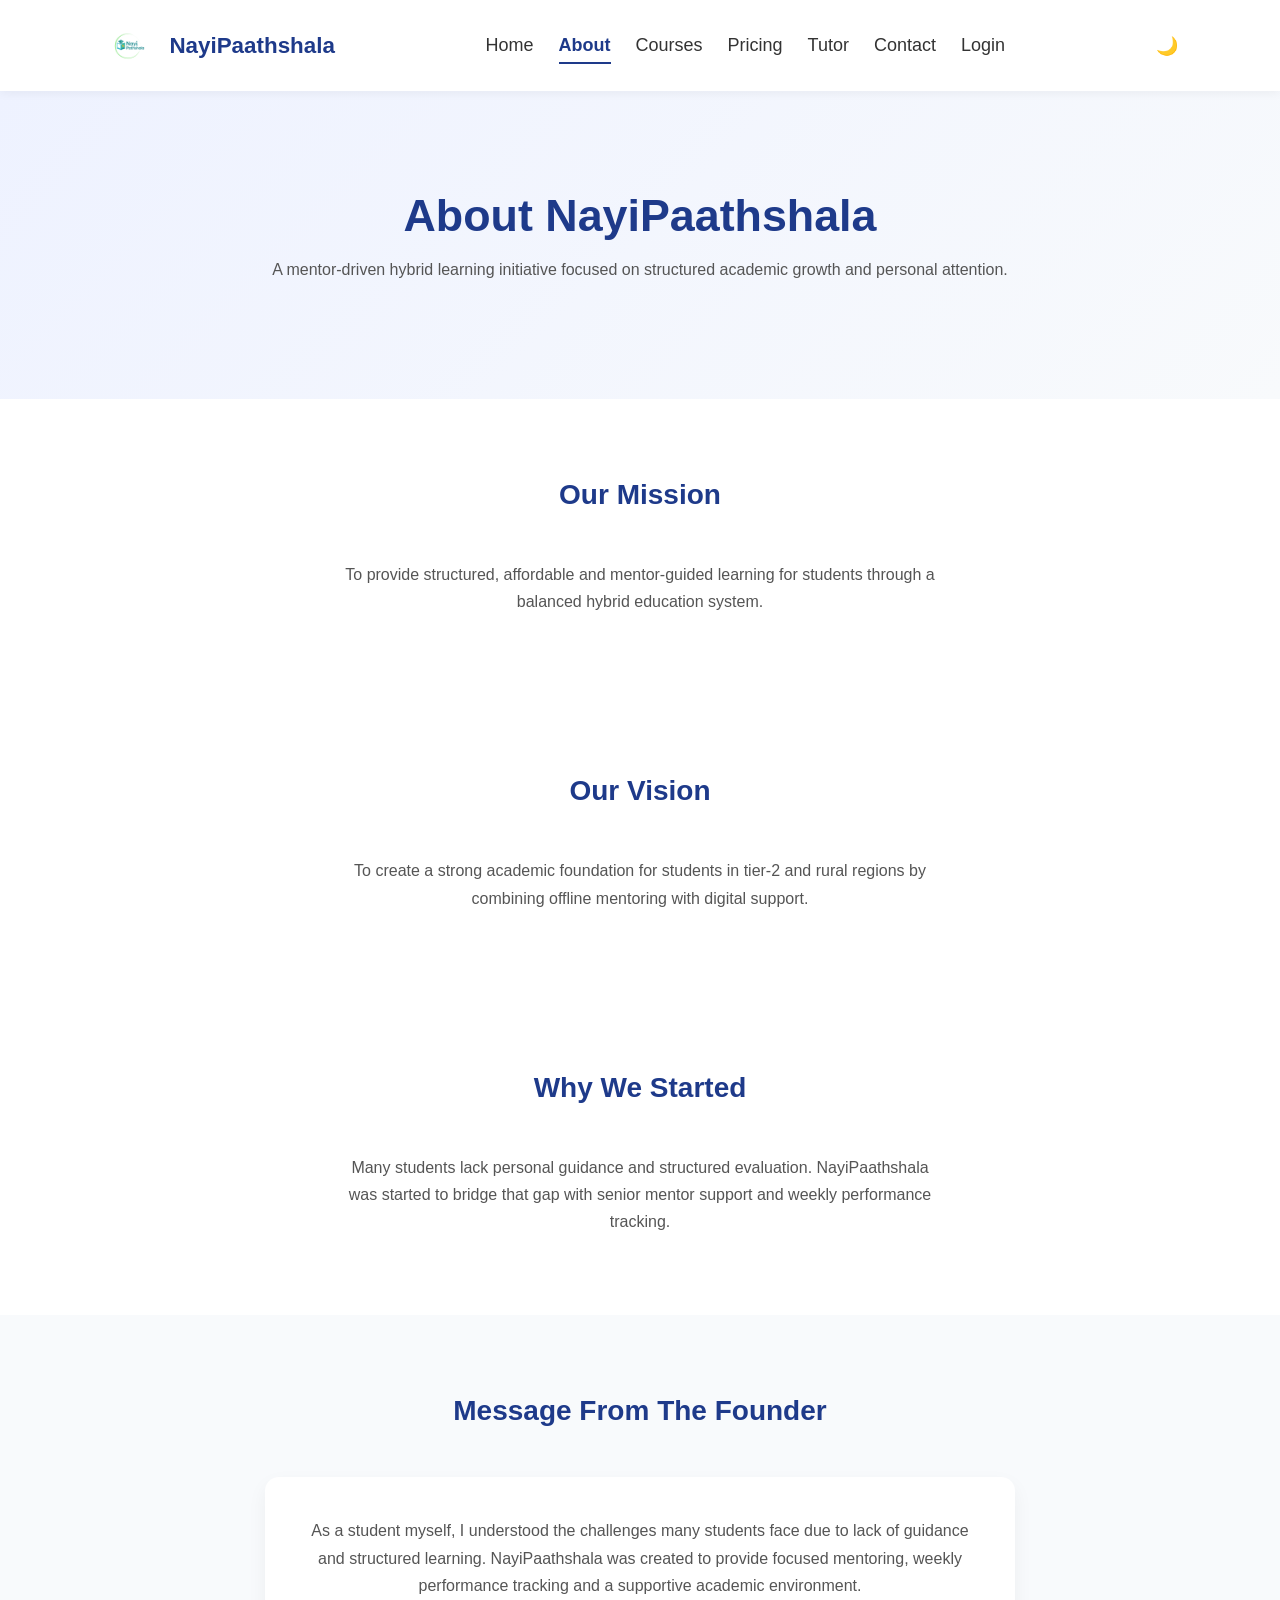
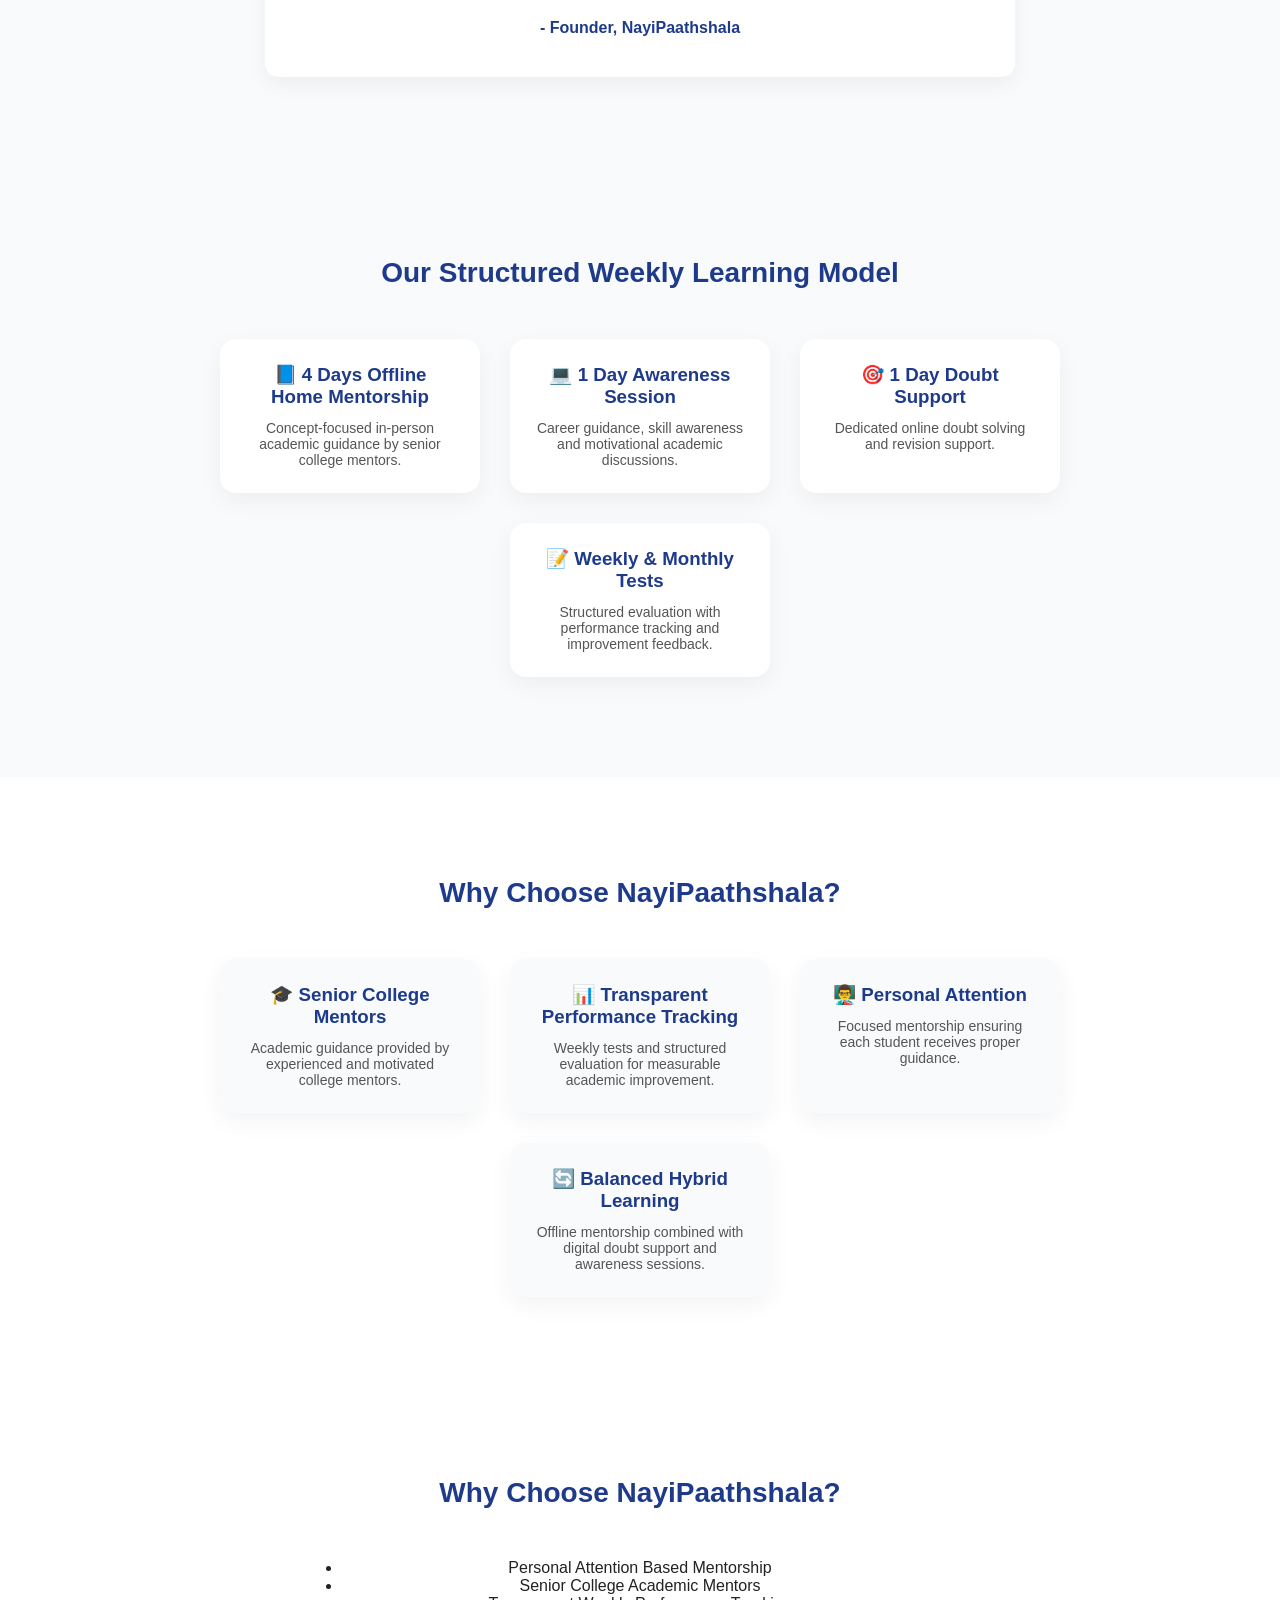
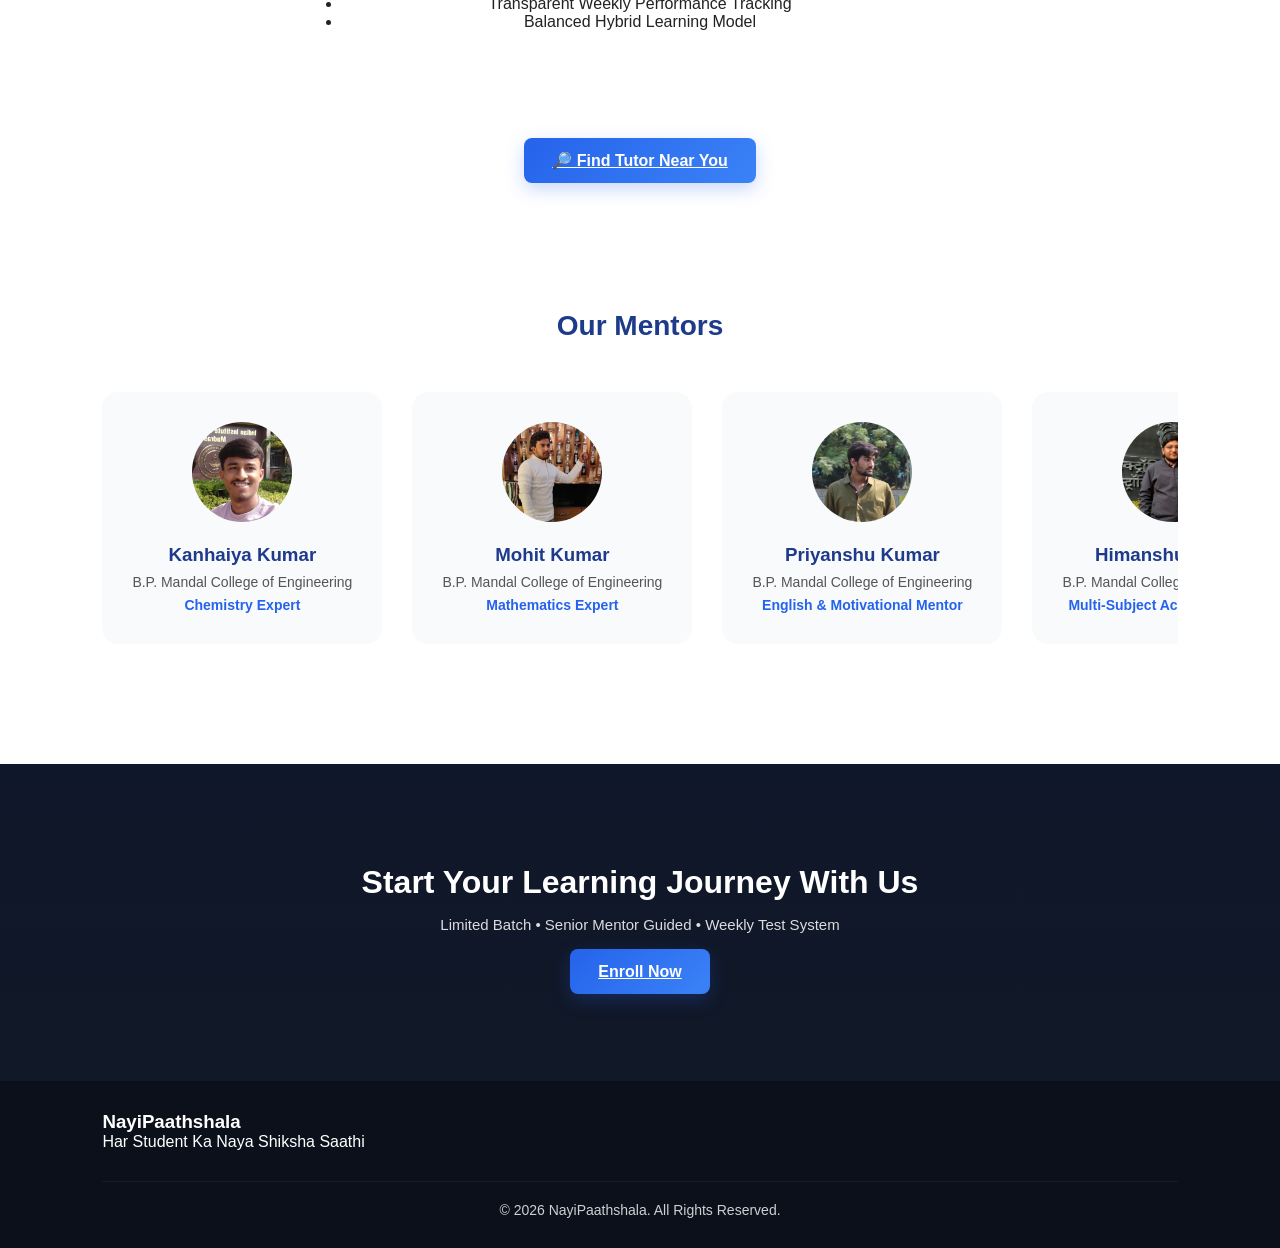
==== commit d3bc0a07: "Update about.html" ====
--- a/about.html
+++ b/about.html
@@ -26,8 +26,9 @@
         <li><a href="login.html">Login</a></li>
     </ul>
 
-    <button class="menu-toggle" onclick="toggleMenu()">☰</button>
+  
     <button id="themeToggle">🌙</button>
+       <div class="menu-toggle" onclick="toggleMenu()">☰</div>
 </nav>
     <!-- About Hero -->
     <section class="about-hero">
--- a/style.css
+++ b/style.css
@@ -31,7 +31,7 @@
 }
 
 .navbar.scrolled {
-    padding: 12px 8%;
+    padding: 18px 8%;
     box-shadow: 0 6px 25px rgba(0,0,0,0.1);
 }
 
@@ -64,7 +64,7 @@
 .nav-links {
     list-style: none;
     display: flex;
-    gap: 40px;
+    gap: 25px;
 }
 
 .nav-links a {
@@ -257,13 +257,6 @@
     50% { transform: translateY(-12px); }
     100% { transform: translateY(0px); }
 }
-
-/* Floating animation */
-@keyframes float {
-    0% { transform: translateY(0px); }
-    50% { transform: translateY(-12px); }
-    100% { transform: translateY(0px); }
-}
 /* Animations */
 
 @keyframes slideLeft {
@@ -519,18 +512,7 @@
     }
 
 }
-@media (max-width: 768px) {
-
-    .hero-content {
-        flex-direction: column;
-        text-align: center;
-    }
-
-    .hero-text h1 {
-        font-size: 2rem;
-    }
-
-}
+
 
 
 
@@ -885,13 +867,6 @@
     color: #60a5fa;
 }
 
-/* ================= MENTOR SECTION ================= */
-
-.mentor-section {
-    padding: 100px 8%;
-    text-align: center;
-    background: #ffffff;
-}
 
 /* ================= MENTOR COLUMN LAYOUT ================= */
 
@@ -2076,22 +2051,6 @@
 }
 /* ================= COURSES HERO ================= */
 
-.courses-hero {
-    padding: 120px 8% 80px;
-    text-align: center;
-    background: linear-gradient(to right, #eef2ff, #f8fafc);
-}
-
-.courses-hero h1 {
-    font-size: 36px;
-    margin-bottom: 15px;
-    color: #1e3a8a;
-}
-
-.courses-hero p {
-    color: #555;
-}
-
 /* ================= COURSE GRID ================= */
 
 .courses-section {
@@ -2691,14 +2650,7 @@
 .whatsapp-float:hover {
     transform: scale(1.1);
 }
-.success-popup {
-    position: fixed;
-    inset: 0;
-    background: rgba(0,0,0,0.6);
-    display: none;
-    align-items: center;
-    justify-content: center;
-}
+
 
 .popup-box {
     background: white;
@@ -2861,4 +2813,44 @@
 body.dark-mode .tutor-card {
     background: #1e293b;
     color: #cbd5e1;
-}+
+}
+.find-tutor-section {
+    text-align: center;
+    padding: 40px 0;
+}
+
+/* MOBILE MENU BUTTON */
+
+.menu-toggle{
+display:none;
+font-size:24px;
+cursor:pointer;
+}
+
+/* MOBILE NAVBAR */
+
+@media(max-width:768px){
+
+.menu-toggle{
+display:block;
+}
+
+.nav-links{
+position:absolute;
+top:70px;
+left:0;
+width:100%;
+background:white;
+flex-direction:column;
+align-items:center;
+gap:20px;
+padding:20px 0;
+display:none;
+}
+
+.nav-links.active{
+display:flex;
+}
+
+}
